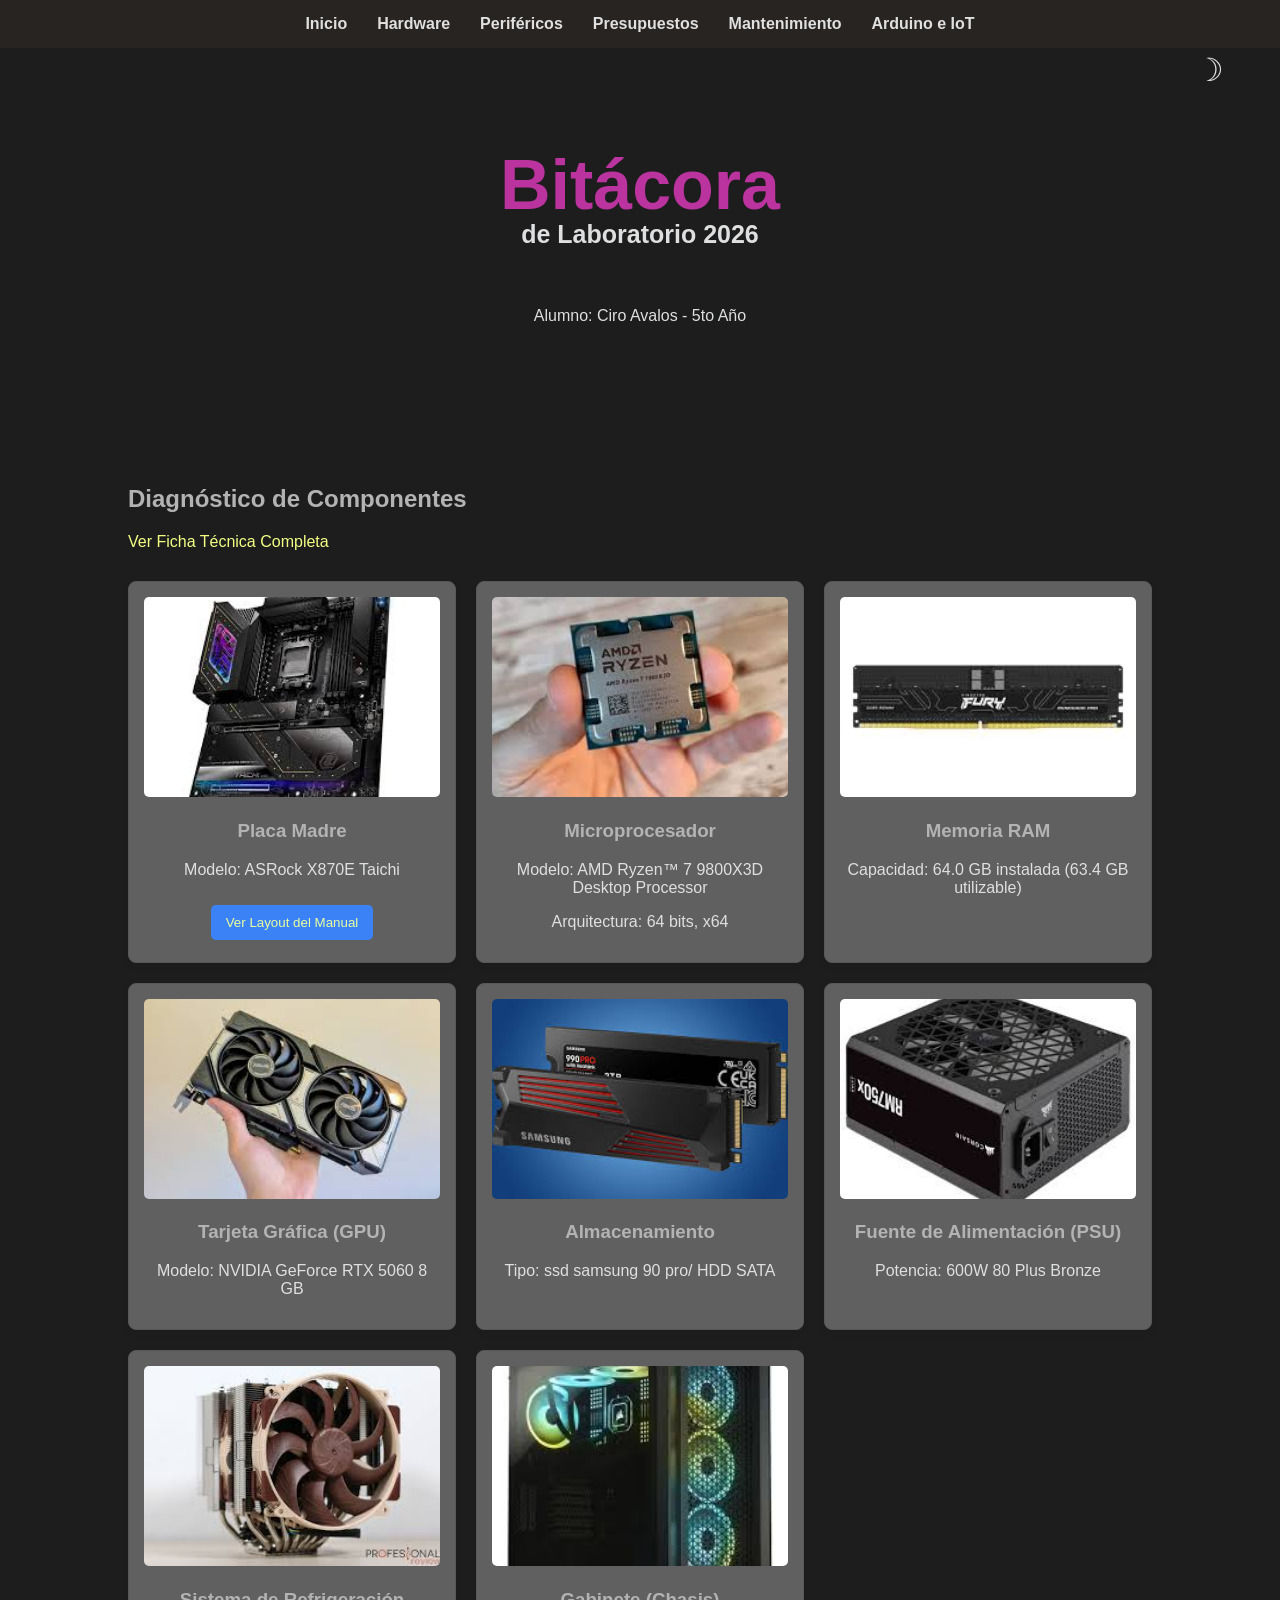
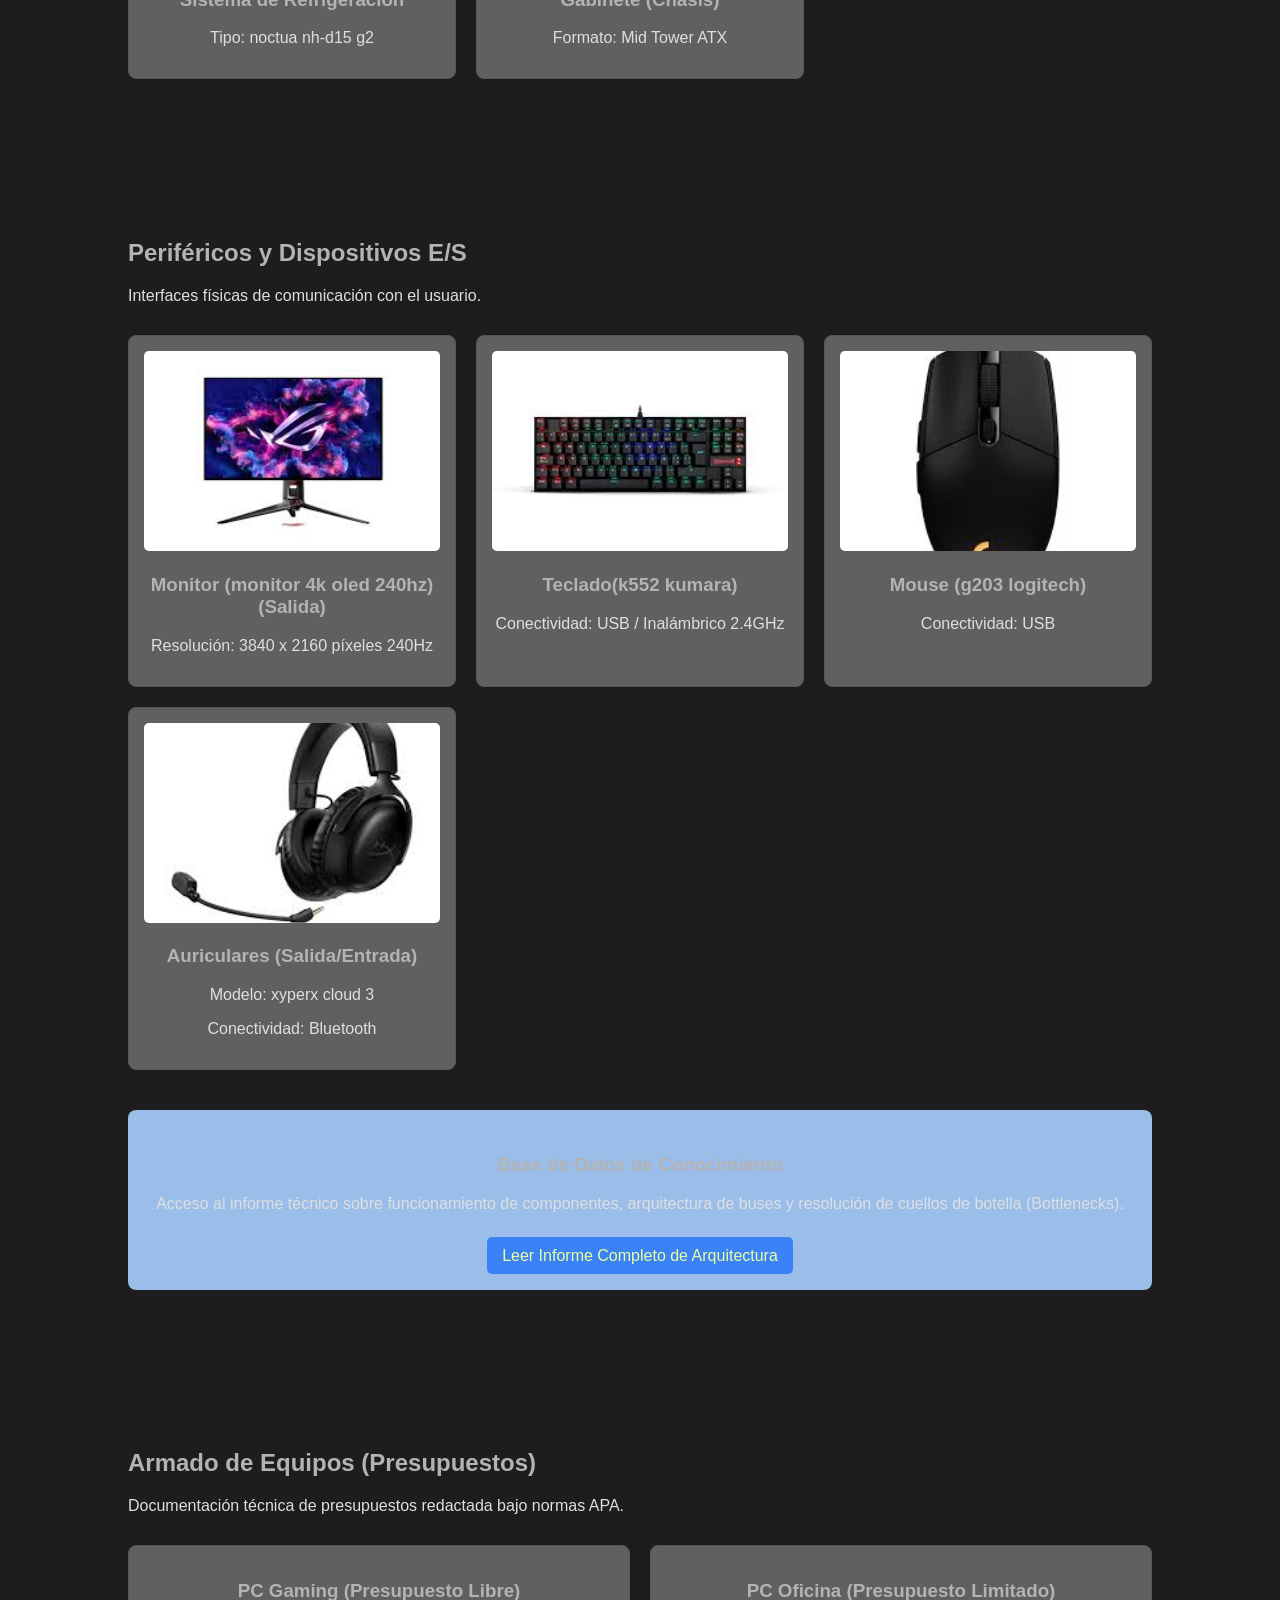
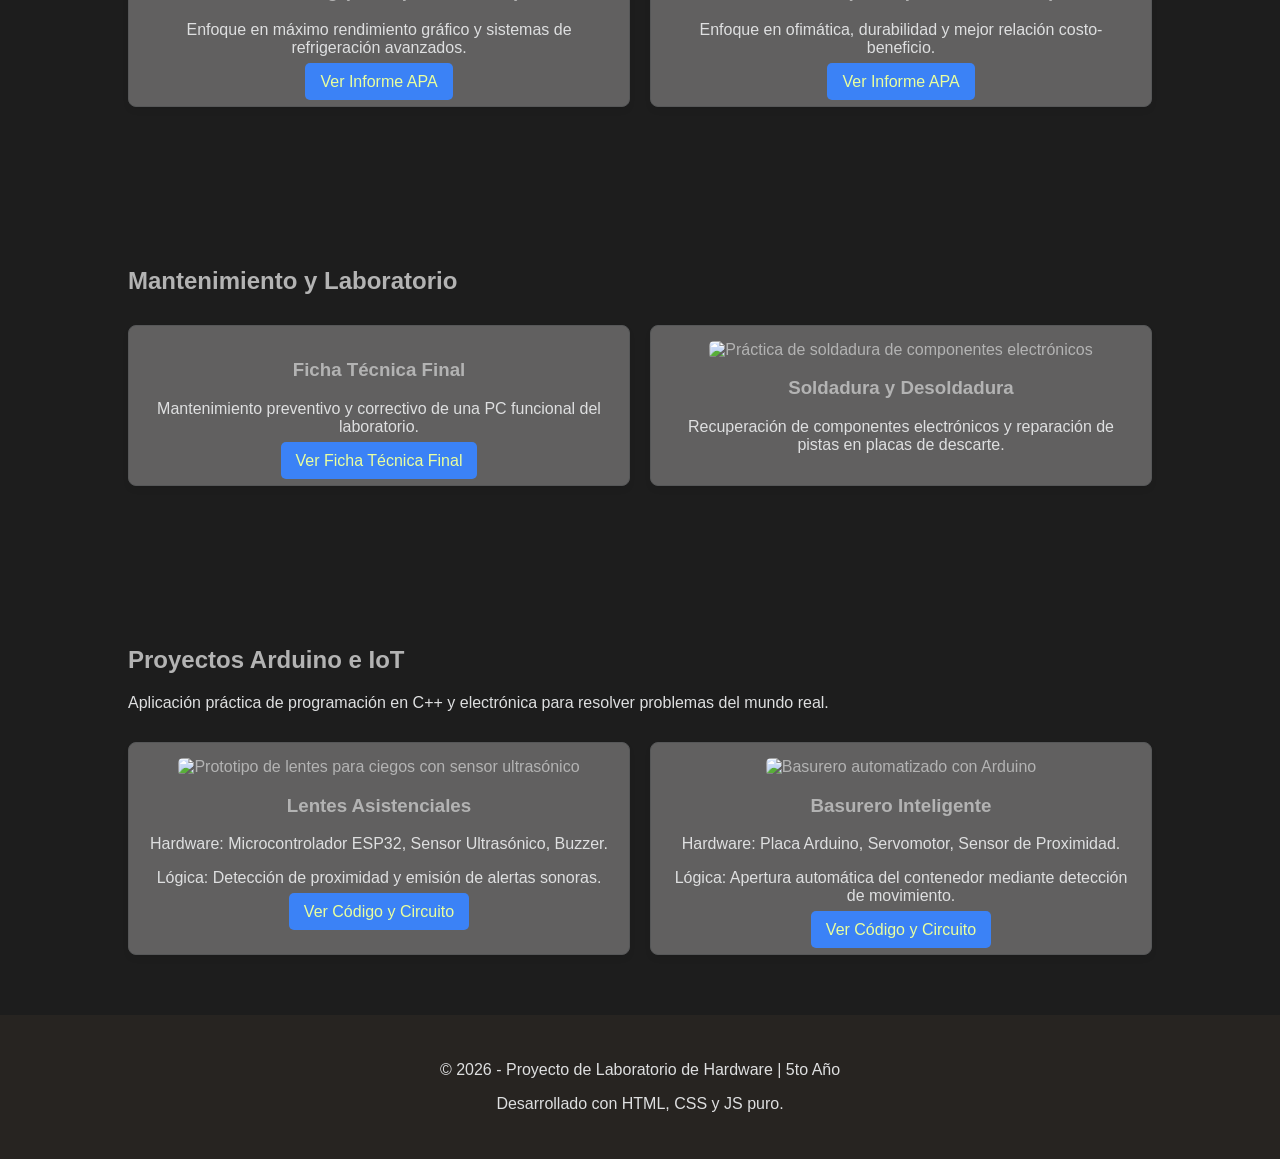
==== portafolios/index.html @ 1d08573f "Add files via upload" ====
<!DOCTYPE html>
<html lang="en">
<head>
    <link rel="stylesheet" href="styles/style.css">
    <meta charset="UTF-8">
    <meta name="viewport" content="width=device-width, initial-scale=1.0">
    <meta name="description" content="Portafolio técnico de hardware, presupuestos y mantenimiento de PC. Proyecto de 5to año.">
    <meta name="keywords" content="hardware, armado de pc, amd, asrock, mantenimiento, arduino, informática">
    <meta name="author" content="Ciro Avalos">
    <title>Bitácora de Laboratorio 2026 | Ciro Avalos</title>
</head>

<body>

    <!-- ETAPA 7: Botón flotante para cambiar tema. El JS lo busca por id="btn-tema" -->
    <button id="btn-tema" class="interruptor-tema" title="Cambiar tema">☽</button>

    <!-- ETAPA 5: nav corregido (había un <nav> duplicado anidado) -->
    <nav>
        <ul>
            <li><a href="#inicio">Inicio</a></li>
            <li><a href="#componentes">Hardware</a></li>
            <li><a href="#perifericos">Periféricos</a></li>
            <li><a href="#presupuestos">Presupuestos</a></li>
            <li><a href="#mantenimiento">Mantenimiento</a></li>
            <li><a href="#arduino">Arduino e IoT</a></li>
        </ul>
    </nav>

    <main>
        <section id="inicio">
            <h1>Bitácora</h1>
            <h6>de Laboratorio 2026</h6>
            <p>Alumno: Ciro Avalos - 5to Año</p>
        </section>

        <section id="componentes">
            <h2>Diagnóstico de Componentes</h2>
            <a href="LINK_DEL_DOC">Ver Ficha Técnica Completa</a>

            <div class="galeria-grid">
                <div class="tarjeta">
                    <img src="images/placa.jpg" alt="Placa Madre ASRock X870E">
                    <h3>Placa Madre</h3>
                    <p>Modelo: ASRock X870E Taichi</p>
                    <!-- ETAPA 4: El JS busca este botón por id="btn-diagnostico" para abrir el modal -->
                    <button id="btn-diagnostico" class="boton-accion">Ver Layout del Manual</button>
                </div>

                <div class="tarjeta">
                    <img src="images/procesador.jpg" alt="Procesador AMD Ryzen™ 7 9800X3D">
                    <h3>Microprocesador</h3>
                    <p>Modelo: AMD Ryzen™ 7 9800X3D Desktop Processor</p>
                    <p>Arquitectura: 64 bits, x64</p>
                </div>

                <div class="tarjeta">
                    <img src="images/ram.jpg" alt="Memoria RAM">
                    <h3>Memoria RAM</h3>
                    <p>Capacidad: 64.0 GB instalada (63.4 GB utilizable)</p>
                </div>

                <div class="tarjeta">
                    <img src="images/gpu.jpg" alt="Tarjeta Gráfica">
                    <h3>Tarjeta Gráfica (GPU)</h3>
                    <p>Modelo: NVIDIA GeForce RTX 5060 8 GB</p>
                </div>

                <div class="tarjeta">
                    <img src="images/ssd.jpg" alt="Unidad de Estado Sólido SSD">
                    <h3>Almacenamiento</h3>
                    <p>Tipo: ssd samsung 90 pro/ HDD SATA</p>
                </div>

                <div class="tarjeta">
                    <img src="images/fuente.jpg" alt="Fuente de Alimentación">
                    <h3>Fuente de Alimentación (PSU)</h3>
                    <p>Potencia: 600W 80 Plus Bronze</p>
                </div>

                <div class="tarjeta">
                    <img src="images/cooler.jpg" alt="Sistema de refrigeración del CPU">
                    <h3>Sistema de Refrigeración</h3>
                    <p>Tipo: noctua nh-d15 g2</p>
                </div>

                <div class="tarjeta">
                    <img src="images/gabinete.jpg" alt="Gabinete de la PC">
                    <h3>Gabinete (Chasis)</h3>
                    <p>Formato: Mid Tower ATX</p>
                </div>
            </div>
        </section>

        <section id="perifericos">
            <h2>Periféricos y Dispositivos E/S</h2>
            <p>Interfaces físicas de comunicación con el usuario.</p>

            <div class="galeria-grid">
                <div class="tarjeta">
                    <img src="images/monitor.jpg" alt="Monitor">
                    <h3>Monitor (monitor 4k oled 240hz) (Salida)</h3>
                    <p>Resolución: 3840 x 2160 píxeles 240Hz</p>
                </div>

                <div class="tarjeta">
                    <img src="images/teclado.jpg" alt="Kit Teclado y Mouse">
                    <h3>Teclado(k552 kumara)</h3>
                    <p>Conectividad: USB / Inalámbrico 2.4GHz</p>
                </div>

                <div class="tarjeta">
                    <img src="images/mouse.jpg" alt="Kit Teclado y Mouse">
                    <h3> Mouse (g203 logitech) </h3>
                    <p>Conectividad: USB</p>
                </div>

                <div class="tarjeta">
                    <img src="images/auriculares.jpg" alt="Auriculares inalámbricos">
                    <h3>Auriculares (Salida/Entrada)</h3>
                    <p>Modelo: xyperx cloud 3</p>
                    <p>Conectividad: Bluetooth</p>
                </div>
            </div>

            <div style="text-align: center; margin-top: 40px; padding: 25px; background-color: #9bbde9; border-radius: 8px;">
                <h3>Base de Datos de Conocimiento</h3>
                <p>Acceso al informe técnico sobre funcionamiento de componentes, arquitectura de buses y resolución de cuellos de botella (Bottlenecks).</p>
                <br>
                <a href="LINK_A_TU_GOOGLE_DOC_TEORICO" target="_blank" class="boton-accion" style="text-decoration: none;">
                    Leer Informe Completo de Arquitectura
                </a>
            </div>
        </section>

        <section id="presupuestos">
            <h2>Armado de Equipos (Presupuestos)</h2>
            <p>Documentación técnica de presupuestos redactada bajo normas APA.</p>

            <div class="galeria-grid">
                <div class="tarjeta">
                    <h3>PC Gaming (Presupuesto Libre)</h3>
                    <p>Enfoque en máximo rendimiento gráfico y sistemas de refrigeración avanzados.</p>
                    <a href="LINK_DOC_GAMING" target="_blank" class="boton-accion">Ver Informe APA</a>
                </div>

                <div class="tarjeta">
                    <h3>PC Oficina (Presupuesto Limitado)</h3>
                    <p>Enfoque en ofimática, durabilidad y mejor relación costo-beneficio.</p>
                    <a href="LINK_DOC_OFICINA" target="_blank" class="boton-accion">Ver Informe APA</a>
                </div>
            </div>
        </section>

        <section id="mantenimiento">
            <h2>Mantenimiento y Laboratorio</h2>
            <div class="galeria-grid">
                <div class="tarjeta">
                    <h3>Ficha Técnica Final</h3>
                    <p>Mantenimiento preventivo y correctivo de una PC funcional del laboratorio.</p>
                    <a href="LINK_FICHA_MANTENIMIENTO" target="_blank" class="boton-accion">Ver Ficha Técnica Final</a>
                </div>
                <div class="tarjeta">
                    <img src="images/soldadura.jpg" alt="Práctica de soldadura de componentes electrónicos">
                    <h3>Soldadura y Desoldadura</h3>
                    <p>Recuperación de componentes electrónicos y reparación de pistas en placas de descarte.</p>
                </div>
            </div>
        </section>

        <section id="arduino">
            <h2>Proyectos Arduino e IoT</h2>
            <p>Aplicación práctica de programación en C++ y electrónica para resolver problemas del mundo real.</p>

            <div class="galeria-grid">
                <div class="tarjeta">
                    <img src="images/lentes_ciegos.jpg" alt="Prototipo de lentes para ciegos con sensor ultrasónico">
                    <h3>Lentes Asistenciales</h3>
                    <p>Hardware: Microcontrolador ESP32, Sensor Ultrasónico, Buzzer.</p>
                    <p>Lógica: Detección de proximidad y emisión de alertas sonoras.</p>
                    <a href="LINK_AL_CODIGO_O_INFORME" target="_blank" class="boton-accion">Ver Código y Circuito</a>
                </div>

                <div class="tarjeta">
                    <img src="images/basurero.jpg" alt="Basurero automatizado con Arduino">
                    <h3>Basurero Inteligente</h3>
                    <p>Hardware: Placa Arduino, Servomotor, Sensor de Proximidad.</p>
                    <p>Lógica: Apertura automática del contenedor mediante detección de movimiento.</p>
                    <a href="LINK_AL_CODIGO_O_INFORME" target="_blank" class="boton-accion">Ver Código y Circuito</a>
                </div>
            </div>
        </section>

        <!-- ETAPA 4: El JS busca este dialog por id="modal-info" para abrir y cerrar -->
        <dialog id="modal-info">
            <h3>Layout de Placa Madre ASRock X870E Taichi</h3>
            <img src="images/manual_layout.png" alt="Esquema del manual de ASRock X870E" style="width: 100%; height: auto;">
            <p>El zócalo AM5 aloja el procesador AMD Ryzen 7 9800X3D. Se observan las ranuras DIMM para los 64GB de memoria RAM instalada.</p>
            <!-- ETAPA 4: El JS busca este botón por id="btn-cerrar" para cerrar el modal -->
            <button id="btn-cerrar" class="boton-accion">Cerrar Explicación</button>
        </dialog>
    </main>

    <!-- ETAPA 6: Footer semántico -->
    <footer>
        <p>&copy; 2026 - Proyecto de Laboratorio de Hardware | 5to Año</p>
        <p>Desarrollado con HTML, CSS y JS puro.</p>
    </footer>

    <!-- El script va SIEMPRE al final del body para que el DOM ya esté cargado -->
    <script src="scripts/main.js"></script>
</body>
</html>
---- portafolios/styles/style.css ----
/* ============================================================
   STYLE.CSS - PORTAFOLIO DE LABORATORIO 2026
   ============================================================ */

body {
    font-family: Arial, sans-serif;
    background-color: #1d1d1d;
    color: #b3b3b3;
    margin: 0;
    transition: background-color 0.3s, color 0.3s; /* Etapa 7: transición suave al cambiar tema */
}

html {
    scroll-behavior: smooth;
}

nav {
    background-color: #272421;
    padding: 15px;
    position: sticky;
    top: 0;
    z-index: 100; /* Evita que el botón flotante tape el menú */
}

nav ul {
    list-style: none;
    display: flex;
    justify-content: center;
    gap: 30px;
    margin: 0;
    padding: 0;
}

nav a {
    color: #e0e0e0;
    text-decoration: none;
    font-weight: bold;
}

nav a:hover {
    color: antiquewhite;
}

main {
    max-width: 80%;
    margin: 0 auto;
    padding: 0 20px;
}

#inicio h1 {
    color: rgb(187, 51, 158);
    font-family: 'Montserrat', Arial, sans-serif;
    line-height: 1;
    font-size: 70px;
    margin-top: 2px;
    margin-bottom: 0px;
}

#inicio h6 {
    color: #dedfe0;
    font-size: 25px;
    margin-top: 0px;
}

p {
    color: #dedfe0;
    font-size: 16px; /* corregido: "25spx" era un typo */
}

/* ETAPA 8: Refactorización — se elimina min-height que generaba espacios muertos */
section {
    padding-top: 80px;
    margin-bottom: 60px;
}

/* ETAPA 8: Hero Section centrada */
#inicio {
    text-align: center;
    margin-top: 20px;
}

a {
    text-decoration: none;
    color: #f3ff83;
}

.galeria-grid {
    display: grid;
    grid-template-columns: repeat(auto-fit, minmax(250px, 1fr));
    gap: 20px;
    margin-top: 30px;
}
.galeria-grid:hover{
    border-color: blueviolet;
}
.tarjeta {
    background-color: rgb(97, 96, 96);
    border: 1px solid #565758;
    border-radius: 8px;
    padding: 15px;
    text-align: center;
    box-shadow: 0 4px 6px rgba(0, 0, 0, 0.05);
    /* ETAPA 6: Micro-animación — la transición se declara acá */
    transition: transform 0.3s ease, box-shadow 0.3s ease;
}

/* ETAPA 6: Efecto antigravedad al pasar el mouse */
.tarjeta:hover {
    transform: translateY(-10px);
    box-shadow: 0 15px 30px rgba(0, 0, 0, 0.3);
}

.tarjeta img {
    width: 100%;
    height: 200px;
    object-fit: cover;
    border-radius: 5px;
}

.boton-accion {
    background-color: #3b82f6;
    color: rgb(234, 255, 158);
    border: none;
    padding: 10px 15px;
    border-radius: 5px;
    cursor: pointer;
    margin-top: 10px;
    /* ETAPA 6: Animación del botón */
    transition: background-color 0.2s ease, transform 0.2s ease;
}

/* ETAPA 6: Botón crece un 5% al hover */
.boton-accion:hover {
    background-color: #2563eb;
    transform: scale(1.05);
}

dialog {
    border: none;
    border-radius: 10px;
    padding: 25px;
    max-width: 500px;
    box-shadow: 0 10px 25px rgba(0, 0, 0, 0.3);
}

dialog::backdrop {
    background-color: rgba(0, 0, 0, 0.7);
}

/* ETAPA 6: Footer */
footer {
    background-color: #272421;
    color: #94a3b8;
    text-align: center;
    padding: 30px 20px;
    margin-top: 60px;
    font-size: 0.9rem;
}

/* ============================================================
   ETAPA 7: BOTÓN FLOTANTE Y MODO OSCURO
   El JS agrega/quita la clase "modo-oscuro" al <body>
   ============================================================ */

.interruptor-tema {
    position: fixed;       /* Anclado a la pantalla, no al documento */
    top: 50px;
    right: 50px;
    z-index: 1000;         /* Siempre por encima de todo */
    background: transparent;
    border: none;
    font-size: 2rem;
    color: #e0e0e0;        /* Claro para verse sobre el fondo oscuro por defecto */
    cursor: pointer;
    transition: transform 0.2s ease, color 0.3s ease;
}

.interruptor-tema:hover {
    transform: scale(1.1) rotate(10deg);
}

/* Cuando JS agrega .modo-oscuro al body, estos estilos sobreescriben los anteriores */
body.modo-oscuro {
    background-color: #0f172a;
    color: #e2e8f0;
}

body.modo-oscuro .interruptor-tema {
    color: #eab308; /* Sol amarillo en modo oscuro */
}

body.modo-oscuro .tarjeta {
    background-color: #1e293b;
    border: 1px solid #334155;
    color: #f8fafc;
}

body.modo-oscuro dialog {
    background-color: #1e293b;
    color: #f8fafc;
}

body.modo-oscuro a {
    color: #60a5fa;
}

body.modo-oscuro nav {
    background-color: #0f172a;
}

/* ============================================================
   ETAPA 6: MEDIA QUERIES (RESPONSIVE PARA CELULARES)
   ============================================================ */

@media screen and (max-width: 600px) {

    nav ul {
        flex-direction: column;
        align-items: center;
        gap: 15px;
    }

    #inicio h1 {
        font-size: 2.5rem;
    }

    h2 {
        font-size: 1.2rem;
    }

    dialog {
        padding: 15px;
        width: 95%;
    }

    /* El botón flotante se achica y se reubica en pantallas pequeñas */
    .interruptor-tema {
        top: 15px;
        right: 15px;
        font-size: 1.5rem;
    }
}

@font-face {
    font-family: 'monse';
    src: url('font/monse') format('truetype');
    font-weight: normal;
    font-style: normal;
}
.tarjeta:hover {
    border: 1px solid rgb(187, 51, 158); /* El mismo rosa/violeta del título */
}.tarjeta:hover {
    transform: translateY(-10px);
    box-shadow: 0 15px 30px rgba(0, 0, 0, 0.3);
    border: 1px solid rgb(187, 51, 158); /* ← línea nueva */
}
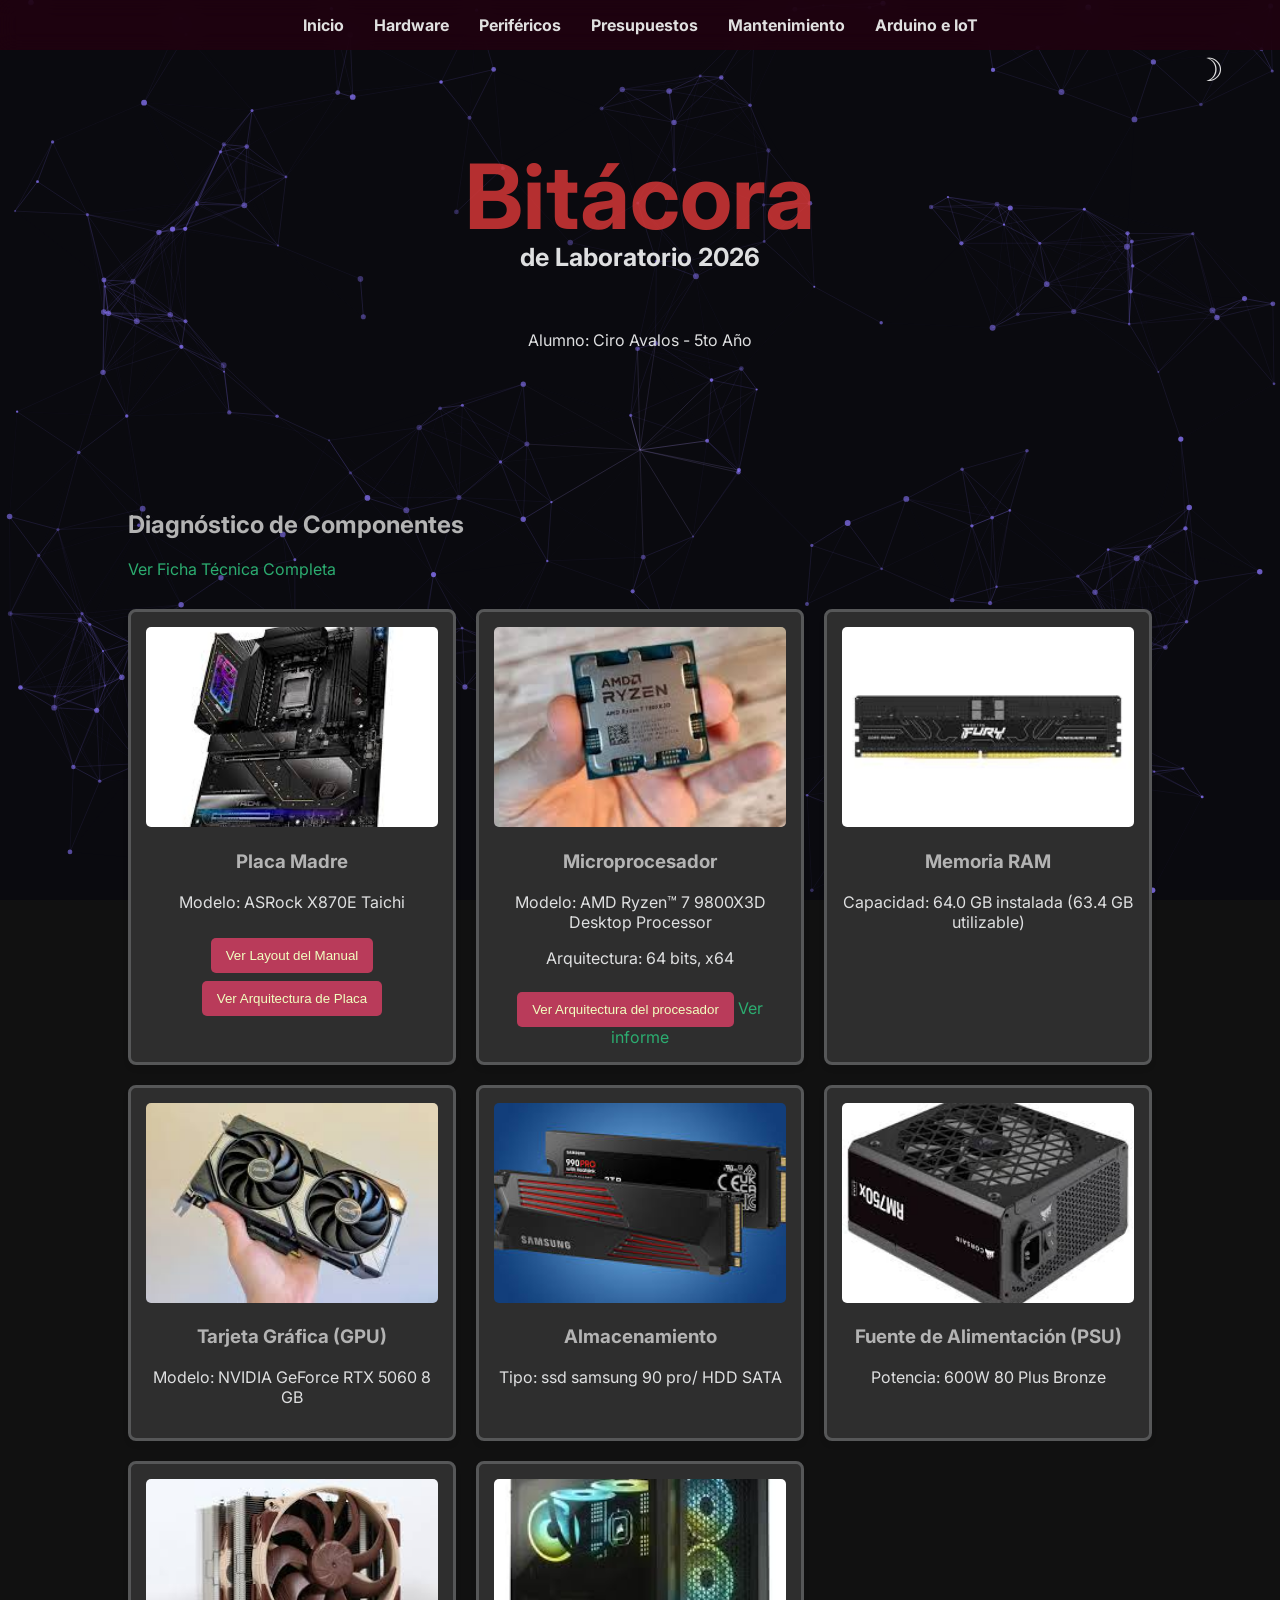
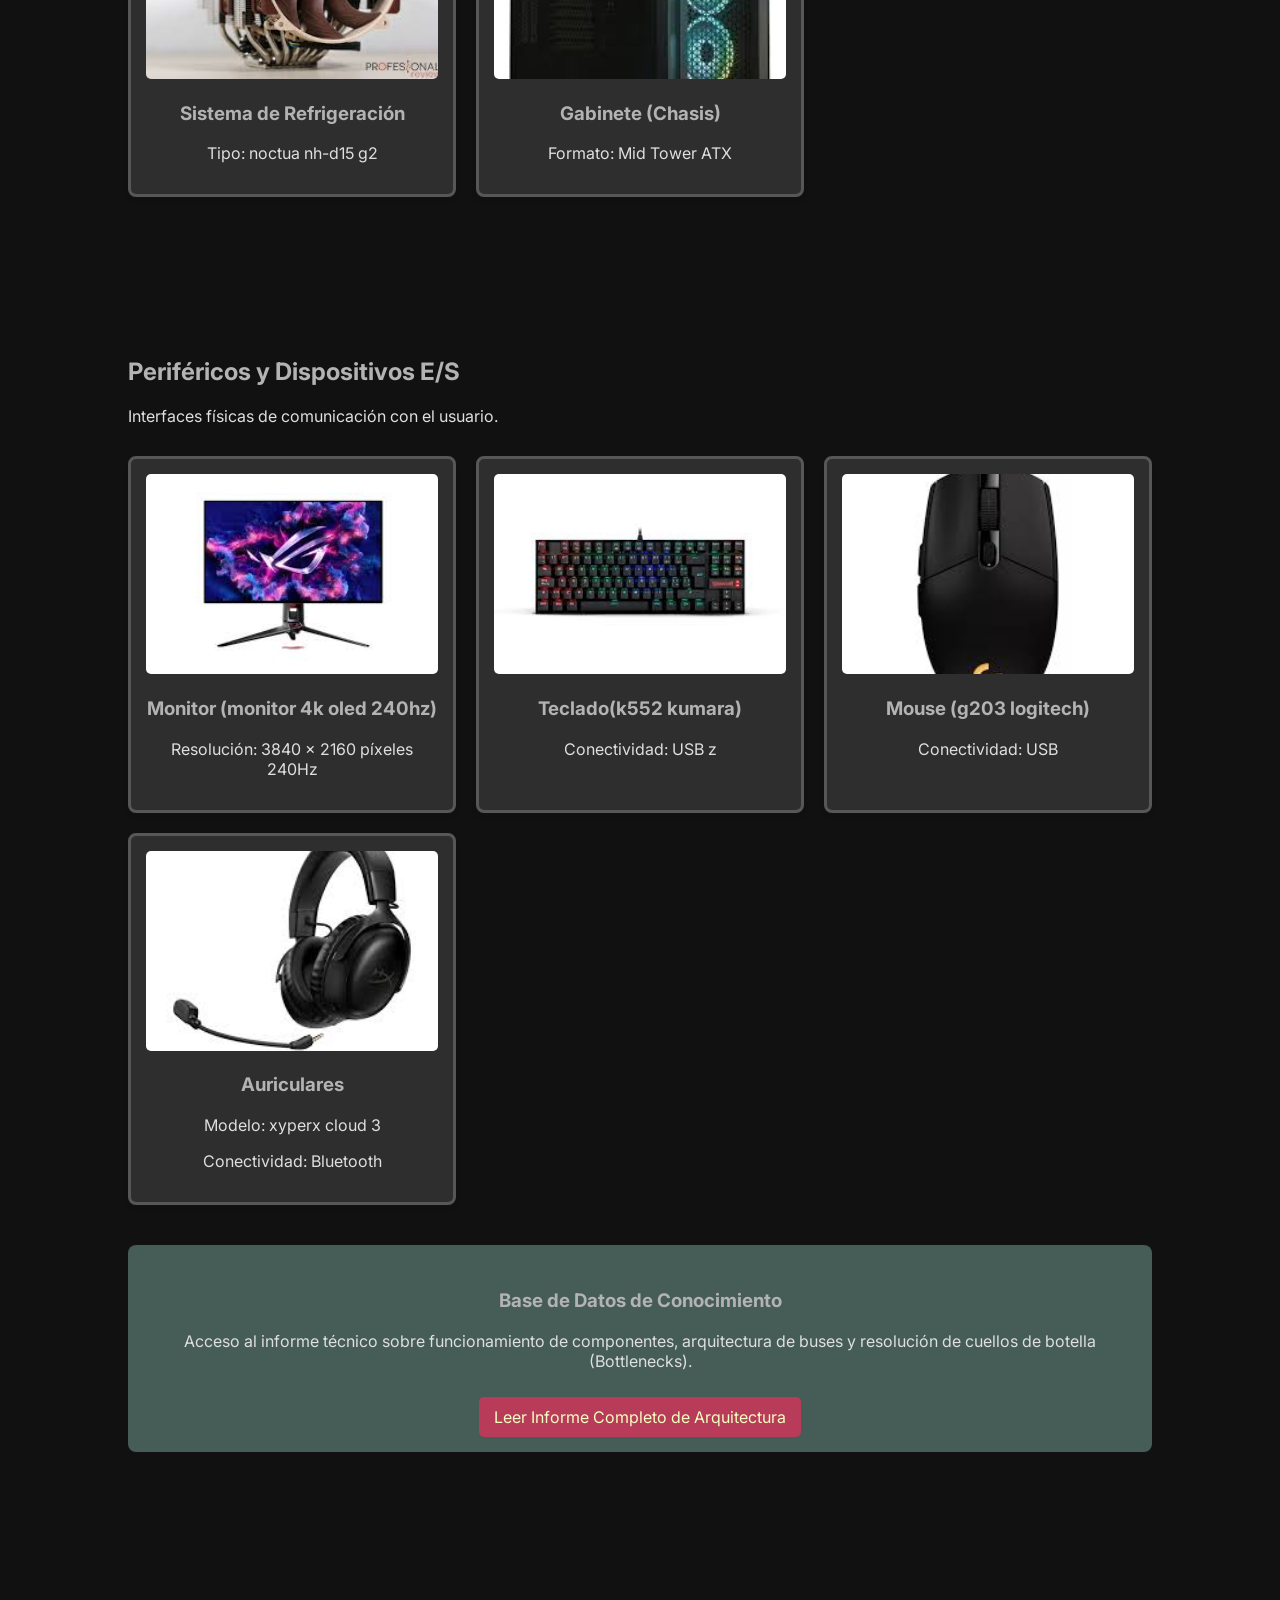
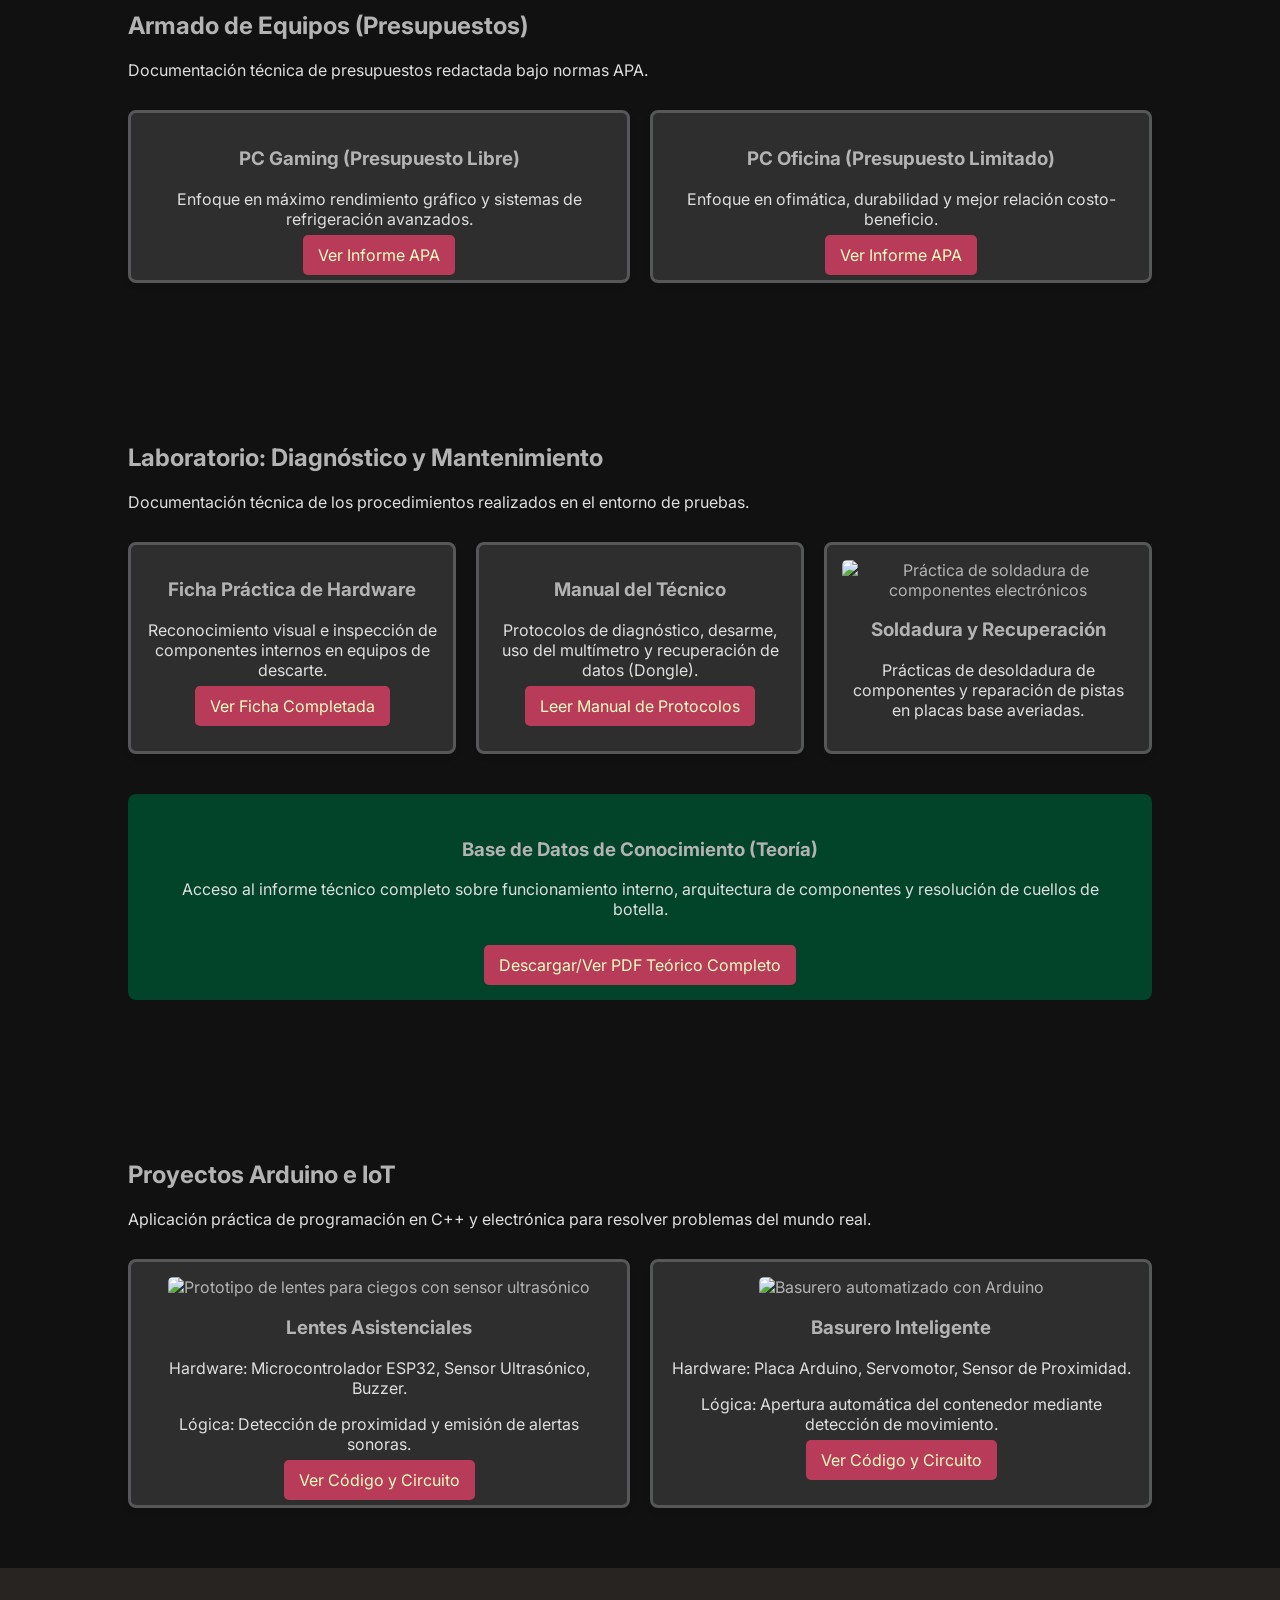
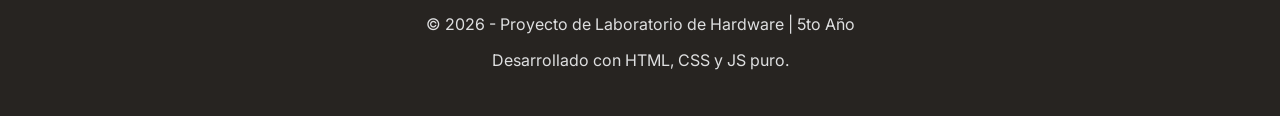
==== commit b80f722a: "Add files via upload le agregue el coso del procesador" ====
--- a/portafolios/index.html
+++ b/portafolios/index.html
@@ -1,17 +1,23 @@
 <!DOCTYPE html>
 <html lang="en">
+
 <head>
+    <link rel="preconnect" href="https://fonts.googleapis.com">
+    <link rel="preconnect" href="https://fonts.gstatic.com" crossorigin>
+    <link href="https://fonts.googleapis.com/css2?family=Inter:wght@300;400;700&display=swap" rel="stylesheet">
     <link rel="stylesheet" href="styles/style.css">
     <meta charset="UTF-8">
     <meta name="viewport" content="width=device-width, initial-scale=1.0">
-    <meta name="description" content="Portafolio técnico de hardware, presupuestos y mantenimiento de PC. Proyecto de 5to año.">
+    <meta name="description"
+        content="Portafolio técnico de hardware, presupuestos y mantenimiento de PC. Proyecto de 5to año.">
     <meta name="keywords" content="hardware, armado de pc, amd, asrock, mantenimiento, arduino, informática">
     <meta name="author" content="Ciro Avalos">
     <title>Bitácora de Laboratorio 2026 | Ciro Avalos</title>
 </head>
 
 <body>
-
+    <canvas id="particleCanvas" style="position:fixed; top:0; left:0; z-index:-1; background:#0a0a0f;"></canvas>
+    <div id="cursor-follower"></div>
     <!-- ETAPA 7: Botón flotante para cambiar tema. El JS lo busca por id="btn-tema" -->
     <button id="btn-tema" class="interruptor-tema" title="Cambiar tema">☽</button>
 
@@ -36,7 +42,8 @@
 
         <section id="componentes">
             <h2>Diagnóstico de Componentes</h2>
-            <a href="LINK_DEL_DOC">Ver Ficha Técnica Completa</a>
+            <a href="https://docs.google.com/document/d/1ZYHId2c0wLszfXAjR6R-Fr9BFYJiCQZ6SB7ojw4XT9c/edit?tab=t.0#heading=h.wl8wgpqr6pul"
+                target="_blank">Ver Ficha Técnica Completa</a>
 
             <div class="galeria-grid">
                 <div class="tarjeta">
@@ -45,6 +52,7 @@
                     <p>Modelo: ASRock X870E Taichi</p>
                     <!-- ETAPA 4: El JS busca este botón por id="btn-diagnostico" para abrir el modal -->
                     <button id="btn-diagnostico" class="boton-accion">Ver Layout del Manual</button>
+                    <button id="btn-arquitectura" class="boton-accion" style="margin-top: 8px;">Ver Arquitectura de Placa</button>
                 </div>
 
                 <div class="tarjeta">
@@ -52,6 +60,9 @@
                     <h3>Microprocesador</h3>
                     <p>Modelo: AMD Ryzen™ 7 9800X3D Desktop Processor</p>
                     <p>Arquitectura: 64 bits, x64</p>
+                    <button id="btn-procesador" class="boton-accion" style="margin-top: 8px;">Ver Arquitectura del procesador</button>
+                     <a href="https://docs.google.com/document/d/1lcSYQJobuoliBj2XlyB6rshgYvCthubR1uOrLAryaLQ/edit?tab=t.0#heading=h.fa52d7vbabaw"
+                     target="_blank">Ver informe</a>
                 </div>
 
                 <div class="tarjeta">
@@ -99,14 +110,14 @@
             <div class="galeria-grid">
                 <div class="tarjeta">
                     <img src="images/monitor.jpg" alt="Monitor">
-                    <h3>Monitor (monitor 4k oled 240hz) (Salida)</h3>
+                    <h3>Monitor (monitor 4k oled 240hz)</h3>
                     <p>Resolución: 3840 x 2160 píxeles 240Hz</p>
                 </div>
 
                 <div class="tarjeta">
                     <img src="images/teclado.jpg" alt="Kit Teclado y Mouse">
                     <h3>Teclado(k552 kumara)</h3>
-                    <p>Conectividad: USB / Inalámbrico 2.4GHz</p>
+                    <p>Conectividad: USB z</p>
                 </div>
 
                 <div class="tarjeta">
@@ -117,17 +128,20 @@
 
                 <div class="tarjeta">
                     <img src="images/auriculares.jpg" alt="Auriculares inalámbricos">
-                    <h3>Auriculares (Salida/Entrada)</h3>
+                    <h3>Auriculares </h3>
                     <p>Modelo: xyperx cloud 3</p>
                     <p>Conectividad: Bluetooth</p>
                 </div>
             </div>
 
-            <div style="text-align: center; margin-top: 40px; padding: 25px; background-color: #9bbde9; border-radius: 8px;">
+            <div
+                style="text-align: center; margin-top: 40px; padding: 25px; background-color: #465c57; border-radius: 8px;">
                 <h3>Base de Datos de Conocimiento</h3>
-                <p>Acceso al informe técnico sobre funcionamiento de componentes, arquitectura de buses y resolución de cuellos de botella (Bottlenecks).</p>
+                <p>Acceso al informe técnico sobre funcionamiento de componentes, arquitectura de buses y resolución de
+                    cuellos de botella (Bottlenecks).</p>
                 <br>
-                <a href="LINK_A_TU_GOOGLE_DOC_TEORICO" target="_blank" class="boton-accion" style="text-decoration: none;">
+                <a href="LINK_A_TU_GOOGLE_DOC_TEORICO" target="_blank" class="boton-accion"
+                    style="text-decoration: none;">
                     Leer Informe Completo de Arquitectura
                 </a>
             </div>
@@ -153,20 +167,41 @@
         </section>
 
         <section id="mantenimiento">
-            <h2>Mantenimiento y Laboratorio</h2>
+            <h2>Laboratorio: Diagnóstico y Mantenimiento</h2>
+            <p>Documentación técnica de los procedimientos realizados en el entorno de pruebas.</p>
+
             <div class="galeria-grid">
                 <div class="tarjeta">
-                    <h3>Ficha Técnica Final</h3>
-                    <p>Mantenimiento preventivo y correctivo de una PC funcional del laboratorio.</p>
-                    <a href="LINK_FICHA_MANTENIMIENTO" target="_blank" class="boton-accion">Ver Ficha Técnica Final</a>
-                </div>
+                    <h3>Ficha Práctica de Hardware</h3>
+                    <p>Reconocimiento visual e inspección de componentes internos en equipos de descarte.</p>
+                    <a href="LINK_A_LA_FICHA_PRACTICA" target="_blank" class="boton-accion">Ver Ficha Completada</a>
+                </div>
+
+                <div class="tarjeta">
+                    <h3>Manual del Técnico</h3>
+                    <p>Protocolos de diagnóstico, desarme, uso del multímetro y recuperación de datos (Dongle).</p>
+                    <a href="LINK_AL_MANUAL_UNIFICADO" target="_blank" class="boton-accion">Leer Manual de
+                        Protocolos</a>
+                </div>
+
                 <div class="tarjeta">
                     <img src="images/soldadura.jpg" alt="Práctica de soldadura de componentes electrónicos">
-                    <h3>Soldadura y Desoldadura</h3>
-                    <p>Recuperación de componentes electrónicos y reparación de pistas en placas de descarte.</p>
-                </div>
+                    <h3>Soldadura y Recuperación</h3>
+                    <p>Prácticas de desoldadura de componentes y reparación de pistas en placas base averiadas.</p>
+                </div>
+            </div>
+
+            <div class="caja-destacada">
+                <h3>Base de Datos de Conocimiento (Teoría)</h3>
+                <p>Acceso al informe técnico completo sobre funcionamiento interno, arquitectura de componentes y
+                    resolución de cuellos de botella.</p>
+                <br>
+                <a href="LINK_AL_PDF_TEORICO" target="_blank" class="boton-accion" style="text-decoration: none ;">
+                    Descargar/Ver PDF Teórico Completo
+                </a>
             </div>
         </section>
+
 
         <section id="arduino">
             <h2>Proyectos Arduino e IoT</h2>
@@ -194,14 +229,278 @@
         <!-- ETAPA 4: El JS busca este dialog por id="modal-info" para abrir y cerrar -->
         <dialog id="modal-info">
             <h3>Layout de Placa Madre ASRock X870E Taichi</h3>
-            <img src="images/manual_layout.png" alt="Esquema del manual de ASRock X870E" style="width: 100%; height: auto;">
-            <p>El zócalo AM5 aloja el procesador AMD Ryzen 7 9800X3D. Se observan las ranuras DIMM para los 64GB de memoria RAM instalada.</p>
+            <img src="images/layout.png" alt="Esquema del manual de ASRock X870E" style= "width: 100%; height: auto;     ">
+            <p>La placa madre ASRock X870E Taichi utiliza el zócalo AM5 y es compatible con procesadores AMD Ryzen de
+                las series 7000, 8000 y 9000. Cuenta con cuatro ranuras DIMM para memoria DDR5, con soporte de hasta 192
+                GB en modo dual channel y frecuencias de hasta 8200+ MHz con overclocking mediante perfiles AMD EXPO.
+                Su diseño de energía de 24+2+1 fases con MOSFETs de 110A garantiza una entrega de potencia estable
+                incluso bajo cargas extremas. Incorpora dos slots PCIe 5.0 x16 para tarjetas gráficas, y hasta cuatro
+                ranuras M.2, siendo la principal compatible con PCIe 5.0 para velocidades de transferencia de hasta 128
+                Gb/s.
+                En cuanto a conectividad, ofrece dos puertos USB4 Type-C en el panel trasero con soporte DisplayPort,
+                además de puertos USB 3.2 Gen 2 y conectividad inalámbrica Wi-Fi 7 + Bluetooth 5.4. La red por cable es
+                gestionada por un controlador Realtek 5GbE. El audio está a cargo del codec Realtek ALC4082 junto con un
+                DAC ESS SABRE9219 y capacitores WIMA, una combinación de alto nivel poco habitual en esta categoría.
+                Su factor de forma es EATX, y su PCB de 8 capas con cobre de 2 oz mejora la integridad de señal y la
+                eficiencia energética, pensado para sistemas de alto rendimiento y overclocking.</p>
             <!-- ETAPA 4: El JS busca este botón por id="btn-cerrar" para cerrar el modal -->
             <button id="btn-cerrar" class="boton-accion">Cerrar Explicación</button>
         </dialog>
     </main>
 
-    <!-- ETAPA 6: Footer semántico -->
+    <!-- DIALOG: Arquitectura de Placa Madre ASRock X870 Pro RS -->
+    <dialog id="modal-arquitectura">
+        <div class="modal-arquitectura-header">
+            <h3>Arquitectura: ASRock X870 Pro RS</h3>
+            <button id="btn-cerrar-arquitectura" class="boton-accion boton-cerrar-x">&#x2715;</button>
+        </div>
+
+        <div class="modal-tabs">
+            <button class="tab-btn tab-activo" data-tab="factores">Factores de Forma</button>
+            <button class="tab-btn" data-tab="socket">Socket</button>
+            <button class="tab-btn" data-tab="vrm">VRM</button>
+            <button class="tab-btn" data-tab="chipset">Chipset</button>
+            <button class="tab-btn" data-tab="buses">Buses</button>
+            <button class="tab-btn" data-tab="headers">Headers</button>
+        </div>
+
+        <div class="tab-content tab-content-activo" id="tab-factores">
+            <h4>Factores de Forma</h4>
+            <p>La ASRock X870 Pro RS utiliza el formato <strong>ATX (305 x 244 mm)</strong>.</p>
+            <div class="comparativa-grid">
+                <div class="comp-item comp-destacado">
+                    <span class="comp-titulo">ATX</span>
+                    <ul><li>Mas ranuras PCIe y slots RAM</li><li>Mejor disipacion termica</li><li>Ideal para alto rendimiento</li></ul>
+                </div>
+                <div class="comp-item">
+                    <span class="comp-titulo">Micro-ATX</span>
+                    <ul><li>Menor tamano</li><li>Menos expansion</li><li>Mas economico</li></ul>
+                </div>
+                <div class="comp-item">
+                    <span class="comp-titulo">Mini-ITX</span>
+                    <ul><li>Muy compacto</li><li>Solo 1 PCIe y 2 slots RAM</li><li>Limitado para upgrades</li></ul>
+                </div>
+            </div>
+            <p class="conclusion"><strong>Conclusion:</strong> El formato ATX permite mayor escalabilidad, mejor flujo de aire y mayor capacidad de expansion.</p>
+        </div>
+
+        <div class="tab-content" id="tab-socket">
+            <h4>Socket del Procesador</h4>
+            <p>Esta placa usa socket <strong>AM5 (tipo LGA)</strong>.</p>
+            <div class="comparativa-grid">
+                <div class="comp-item comp-destacado">
+                    <span class="comp-titulo">LGA (Land Grid Array)</span>
+                    <ul><li>Pines en la placa base</li><li>Mayor densidad de contactos</li><li>Mejor transmision electrica</li></ul>
+                </div>
+                <div class="comp-item">
+                    <span class="comp-titulo">PGA (Pin Grid Array)</span>
+                    <ul><li>Pines en el CPU</li><li>Mas fragil fisicamente</li></ul>
+                </div>
+            </div>
+            <div class="info-box">
+                <p><strong>AMD:</strong> AM5 &rarr; Ryzen 7000, 8000, 9000</p>
+                <p><strong>Intel:</strong> LGA 1700 / LGA 1851 segun generacion</p>
+            </div>
+            <p class="conclusion"><strong>Conclusion:</strong> El uso de LGA en AM5 mejora la fiabilidad y rendimiento electrico, especialmente en CPUs de alto consumo.</p>
+        </div>
+
+        <div class="tab-content" id="tab-vrm">
+            <h4>VRM y Fases de Alimentacion</h4>
+            <p>El <strong>VRM (Voltage Regulator Module)</strong> convierte los 12V de la fuente en voltajes bajos y estables para el CPU.</p>
+            <div class="comparativa-grid">
+                <div class="comp-item">
+                    <span class="comp-titulo">MOSFETs</span>
+                    <ul><li>Interruptores de alta velocidad</li></ul>
+                </div>
+                <div class="comp-item">
+                    <span class="comp-titulo">Chokes</span>
+                    <ul><li>Filtran la corriente</li></ul>
+                </div>
+                <div class="comp-item">
+                    <span class="comp-titulo">Capacitores</span>
+                    <ul><li>Estabilizan el voltaje</li></ul>
+                </div>
+            </div>
+            <div class="info-box">
+                <p><strong>En la X870 Pro RS:</strong> VRM multifase con disipadores de aluminio.</p>
+                <p>Reduce temperatura &middot; Evita throttling &middot; Mejora estabilidad bajo carga.</p>
+            </div>
+            <p class="conclusion"><strong>Conclusion:</strong> Un buen VRM permite overclock estable y mayor vida util del CPU.</p>
+        </div>
+
+        <div class="tab-content" id="tab-chipset">
+            <h4>Chipset X870</h4>
+            <p>El chipset actua como <strong>centro de comunicaciones</strong> de la placa.</p>
+            <div class="comparativa-grid">
+                <div class="comp-item">
+                    <span class="comp-titulo">A620 (Entrada)</span>
+                    <ul><li>Menos conectividad</li></ul>
+                </div>
+                <div class="comp-item">
+                    <span class="comp-titulo">B650 (Media)</span>
+                    <ul><li>Equilibrio precio/funcion</li></ul>
+                </div>
+                <div class="comp-item comp-destacado">
+                    <span class="comp-titulo">X870 (Alta)</span>
+                    <ul><li>Mas lineas PCIe</li><li>Soporte PCIe 5.0</li><li>USB rapidos y NVMe</li></ul>
+                </div>
+            </div>
+            <p class="conclusion"><strong>Conclusion:</strong> El chipset define las capacidades totales de la placa, no solo el CPU.</p>
+        </div>
+
+        <div class="tab-content" id="tab-buses">
+            <h4>Buses de Datos (PCI Express)</h4>
+            <p>Carriles de alta velocidad para GPU y almacenamiento.</p>
+            <div class="comparativa-grid">
+                <div class="comp-item comp-destacado">
+                    <span class="comp-titulo">x16</span>
+                    <ul><li>GPU &mdash; maximo ancho de banda</li></ul>
+                </div>
+                <div class="comp-item">
+                    <span class="comp-titulo">x4</span>
+                    <ul><li>SSD NVMe</li></ul>
+                </div>
+                <div class="comp-item">
+                    <span class="comp-titulo">x1</span>
+                    <ul><li>Red, sonido, otras tarjetas</li></ul>
+                </div>
+            </div>
+            <div class="info-box">
+                <p><strong>PCIe 4.0</strong> &rarr; rapido &nbsp;|&nbsp; <strong>PCIe 5.0</strong> &rarr; el doble de velocidad</p>
+                <p><strong>M.2 NVMe:</strong> Reemplaza SATA, hasta 10&times; mas rapido.</p>
+            </div>
+            <p class="conclusion"><strong>Conclusion:</strong> Los buses determinan la velocidad de transferencia de datos, clave para el rendimiento general.</p>
+        </div>
+
+        <div class="tab-content" id="tab-headers">
+            <h4>Conexiones Internas y Headers</h4>
+            <div class="headers-grid">
+                <div class="header-item"><span class="header-nombre">ATX 24 pines</span><span class="header-desc">Alimentacion general de la placa</span></div>
+                <div class="header-item"><span class="header-nombre">EPS 8 pines</span><span class="header-desc">Alimentacion del CPU</span></div>
+                <div class="header-item"><span class="header-nombre">F_PANEL</span><span class="header-desc">Boton de encendido, reset, LEDs</span></div>
+                <div class="header-item"><span class="header-nombre">CPU_FAN</span><span class="header-desc">Ventilador del CPU</span></div>
+                <div class="header-item"><span class="header-nombre">SYS_FAN</span><span class="header-desc">Ventiladores del gabinete</span></div>
+                <div class="header-item"><span class="header-nombre">SATA</span><span class="header-desc">Discos HDD y SSD tradicionales</span></div>
+                <div class="header-item"><span class="header-nombre">Headers USB</span><span class="header-desc">USB frontal del gabinete</span></div>
+                <div class="header-item"><span class="header-nombre">F_AUDIO</span><span class="header-desc">Audio frontal (auriculares/mic)</span></div>
+            </div>
+            <p class="conclusion"><strong>Conclusion:</strong> Estos conectores permiten la integracion completa del hardware interno con el gabinete.</p>
+        </div>
+    </dialog>
+        <dialog id="modal-procesador">
+        <div class="modal-arquitectura-header">
+            <h3>Arquitectura: ASRock X870 Pro RS</h3>
+            <button id="btn-cerrar-procesador class="boton-accion boton-cerrar-x">&#x2715;</button>
+        </div>
+
+        <div class="modal-tabs">
+            <button class="tab-btn tab-activo" data-tab="nucleos">nucleos e hilos</button>
+            <button class="tab-btn" data-tab="frecuencia">frecuencia e ipc</button>
+            <button class="tab-btn" data-tab="cache">memoria cache</button>
+            <button class="tab-btn" data-tab="graficos">graficos integrados</button>
+        </div>
+
+        <div class="tab-content tab-content-activo" id="tab-nucleos">
+            <h4>Factores de Forma</h4>
+            <p>La ASRock X870 Pro RS utiliza el formato <strong>ATX (305 x 244 mm)</strong>.</p>
+            <div class="comparativa-grid">
+                <div class="comp-item comp-destacado">
+                    <span class="comp-titulo">ATX</span>
+                    <ul><li>Mas ranuras PCIe y slots RAM</li><li>Mejor disipacion termica</li><li>Ideal para alto rendimiento</li></ul>
+                </div>
+                <div class="comp-item">
+                    <span class="comp-titulo">Micro-ATX</span>
+                    <ul><li>Menor tamano</li><li>Menos expansion</li><li>Mas economico</li></ul>
+                </div>
+                <div class="comp-item">
+                    <span class="comp-titulo">Mini-ITX</span>
+                    <ul><li>Muy compacto</li><li>Solo 1 PCIe y 2 slots RAM</li><li>Limitado para upgrades</li></ul>
+                </div>
+            </div>
+            <p class="conclusion"><strong>Conclusion:</strong> El formato ATX permite mayor escalabilidad, mejor flujo de aire y mayor capacidad de expansion.</p>
+        </div>
+
+        <div class="tab-content" id="tab-frecuencia">
+            <h4>Socket del Procesador</h4>
+            <p>Esta placa usa socket <strong>AM5 (tipo LGA)</strong>.</p>
+            <div class="comparativa-grid">
+                <div class="comp-item comp-destacado">
+                    <span class="comp-titulo">LGA (Land Grid Array)</span>
+                    <ul><li>Pines en la placa base</li><li>Mayor densidad de contactos</li><li>Mejor transmision electrica</li></ul>
+                </div>
+                <div class="comp-item">
+                    <span class="comp-titulo">PGA (Pin Grid Array)</span>
+                    <ul><li>Pines en el CPU</li><li>Mas fragil fisicamente</li></ul>
+                </div>
+            </div>
+            <div class="info-box">
+                <p><strong>AMD:</strong> AM5 &rarr; Ryzen 7000, 8000, 9000</p>
+                <p><strong>Intel:</strong> LGA 1700 / LGA 1851 segun generacion</p>
+            </div>
+            <p class="conclusion"><strong>Conclusion:</strong> El uso de LGA en AM5 mejora la fiabilidad y rendimiento electrico, especialmente en CPUs de alto consumo.</p>
+        </div>
+
+        <div class="tab-content" id="tab-cache">
+            <h4>VRM y Fases de Alimentacion</h4>
+            <p>El <strong>VRM (Voltage Regulator Module)</strong> convierte los 12V de la fuente en voltajes bajos y estables para el CPU.</p>
+            <div class="comparativa-grid">
+                <div class="comp-item">
+                    <span class="comp-titulo">MOSFETs</span>
+                    <ul><li>Interruptores de alta velocidad</li></ul>
+                </div>
+                <div class="comp-item">
+                    <span class="comp-titulo">Chokes</span>
+                    <ul><li>Filtran la corriente</li></ul>
+                </div>
+                <div class="comp-item">
+                    <span class="comp-titulo">Capacitores</span>
+                    <ul><li>Estabilizan el voltaje</li></ul>
+                </div>
+            </div>
+            <div class="info-box">
+                <p><strong>En la X870 Pro RS:</strong> VRM multifase con disipadores de aluminio.</p>
+                <p>Reduce temperatura &middot; Evita throttling &middot; Mejora estabilidad bajo carga.</p>
+            </div>
+            <p class="conclusion"><strong>Conclusion:</strong> Un buen VRM permite overclock estable y mayor vida util del CPU.</p>
+        </div>
+
+        <div class="tab-content" id="tab-graficos">
+            <h4>Chipset X870</h4>
+            <p>El chipset actua como <strong>centro de comunicaciones</strong> de la placa.</p>
+            <div class="comparativa-grid">
+                <div class="comp-item">
+                    <span class="comp-titulo">A620 (Entrada)</span>
+                    <ul><li>Menos conectividad</li></ul>
+                </div>
+                <div class="comp-item">
+                    <span class="comp-titulo">B650 (Media)</span>
+                    <ul><li>Equilibrio precio/funcion</li></ul>
+                </div>
+                <div class="comp-item comp-destacado">
+                    <span class="comp-titulo">X870 (Alta)</span>
+                    <ul><li>Mas lineas PCIe</li><li>Soporte PCIe 5.0</li><li>USB rapidos y NVMe</li></ul>
+                </div>
+            </div>
+            <p class="conclusion"><strong>Conclusion:</strong> El chipset define las capacidades totales de la placa, no solo el CPU.</p>
+        </div>
+        <div class="tab-content" id="tab-headers">
+            <h4>Conexiones Internas y Headers</h4>
+            <div class="headers-grid">
+                <div class="header-item"><span class="header-nombre">ATX 24 pines</span><span class="header-desc">Alimentacion general de la placa</span></div>
+                <div class="header-item"><span class="header-nombre">EPS 8 pines</span><span class="header-desc">Alimentacion del CPU</span></div>
+                <div class="header-item"><span class="header-nombre">F_PANEL</span><span class="header-desc">Boton de encendido, reset, LEDs</span></div>
+                <div class="header-item"><span class="header-nombre">CPU_FAN</span><span class="header-desc">Ventilador del CPU</span></div>
+                <div class="header-item"><span class="header-nombre">SYS_FAN</span><span class="header-desc">Ventiladores del gabinete</span></div>
+                <div class="header-item"><span class="header-nombre">SATA</span><span class="header-desc">Discos HDD y SSD tradicionales</span></div>
+                <div class="header-item"><span class="header-nombre">Headers USB</span><span class="header-desc">USB frontal del gabinete</span></div>
+                <div class="header-item"><span class="header-nombre">F_AUDIO</span><span class="header-desc">Audio frontal (auriculares/mic)</span></div>
+            </div>
+            <p class="conclusion"><strong>Conclusion:</strong> Estos conectores permiten la integracion completa del hardware interno con el gabinete.</p>
+        </div>
+    </dialog>   
+    
+
+    <!-- ETAPA 6: Footer semantico -->
     <footer>
         <p>&copy; 2026 - Proyecto de Laboratorio de Hardware | 5to Año</p>
         <p>Desarrollado con HTML, CSS y JS puro.</p>
@@ -210,4 +509,5 @@
     <!-- El script va SIEMPRE al final del body para que el DOM ya esté cargado -->
     <script src="scripts/main.js"></script>
 </body>
+
 </html>
--- a/portafolios/styles/style.css
+++ b/portafolios/styles/style.css
@@ -3,8 +3,8 @@
    ============================================================ */
 
 body {
-    font-family: Arial, sans-serif;
-    background-color: #1d1d1d;
+    font-family: 'Inter', sans-serif; 
+    background-color: #111111;
     color: #b3b3b3;
     margin: 0;
     transition: background-color 0.3s, color 0.3s; /* Etapa 7: transición suave al cambiar tema */
@@ -15,7 +15,7 @@
 }
 
 nav {
-    background-color: #272421;
+    background-color: #000000;
     padding: 15px;
     position: sticky;
     top: 0;
@@ -38,7 +38,7 @@
 }
 
 nav a:hover {
-    color: antiquewhite;
+    color: rgb(138, 247, 174);
 }
 
 main {
@@ -48,10 +48,10 @@
 }
 
 #inicio h1 {
-    color: rgb(187, 51, 158);
-    font-family: 'Montserrat', Arial, sans-serif;
+    color: #da3737d3;
+    font-family: 'Inter', sans-serif;
     line-height: 1;
-    font-size: 70px;
+    font-size: 90px;
     margin-top: 2px;
     margin-bottom: 0px;
 }
@@ -81,7 +81,7 @@
 
 a {
     text-decoration: none;
-    color: #f3ff83;
+    color: #2cac70;
 }
 
 .galeria-grid {
@@ -91,11 +91,11 @@
     margin-top: 30px;
 }
 .galeria-grid:hover{
-    border-color: blueviolet;
+    border-color: #da3737d3;
 }
 .tarjeta {
-    background-color: rgb(97, 96, 96);
-    border: 1px solid #565758;
+    background-color: rgb(46, 46, 46);
+    border: 3px solid #565758;
     border-radius: 8px;
     padding: 15px;
     text-align: center;
@@ -108,6 +108,7 @@
 .tarjeta:hover {
     transform: translateY(-10px);
     box-shadow: 0 15px 30px rgba(0, 0, 0, 0.3);
+    color: #da3737d3;
 }
 
 .tarjeta img {
@@ -118,8 +119,8 @@
 }
 
 .boton-accion {
-    background-color: #3b82f6;
-    color: rgb(234, 255, 158);
+    background-color: #b93b5a;
+    color: rgb(241, 255, 192);
     border: none;
     padding: 10px 15px;
     border-radius: 5px;
@@ -131,7 +132,7 @@
 
 /* ETAPA 6: Botón crece un 5% al hover */
 .boton-accion:hover {
-    background-color: #2563eb;
+    background-color: #911919;
     transform: scale(1.05);
 }
 
@@ -182,7 +183,7 @@
 /* Cuando JS agrega .modo-oscuro al body, estos estilos sobreescriben los anteriores */
 body.modo-oscuro {
     background-color: #0f172a;
-    color: #e2e8f0;
+    color: #ffedbd;
 }
 
 body.modo-oscuro .interruptor-tema {
@@ -190,13 +191,13 @@
 }
 
 body.modo-oscuro .tarjeta {
-    background-color: #1e293b;
-    border: 1px solid #334155;
+    background-color: #525b69;
+    border: 1px solid #5c6168;
     color: #f8fafc;
 }
 
 body.modo-oscuro dialog {
-    background-color: #1e293b;
+    background-color: #4d776d;
     color: #f8fafc;
 }
 
@@ -205,7 +206,7 @@
 }
 
 body.modo-oscuro nav {
-    background-color: #0f172a;
+    background-color: #061c63;
 }
 
 /* ============================================================
@@ -231,6 +232,7 @@
     dialog {
         padding: 15px;
         width: 95%;
+        color: brown;
     }
 
     /* El botón flotante se achica y se reubica en pantallas pequeñas */
@@ -246,11 +248,283 @@
     src: url('font/monse') format('truetype');
     font-weight: normal;
     font-style: normal;
-}
-.tarjeta:hover {
-    border: 1px solid rgb(187, 51, 158); /* El mismo rosa/violeta del título */
+
 }.tarjeta:hover {
     transform: translateY(-10px);
     box-shadow: 0 15px 30px rgba(0, 0, 0, 0.3);
-    border: 1px solid rgb(187, 51, 158); /* ← línea nueva */
+    border: 3px solid #da3737d3; /* ← línea nueva */
+}
+.caja-destacada {
+    text-align: center; 
+    margin-top: 40px; 
+    padding: 25px; 
+    background-color: #01442a; /* Color gris clarito elegante para el modo día */
+    border-radius: 8px; /* Bordes redondeados acordes al resto del sitio */
+    transition: background-color 0.3s, color 0.3s; /* Transición suave para el cambio de tema */
+}
+
+/* Regla para que la caja se oscurezca cuando activamos el Modo Oscuro */
+body.modo-oscuro .caja-destacada {
+    background-color: #66beca; /* Fondo azul noche profundo */
+    border: 1px solid #334155; /* Borde sutil para que no se pierda en el fondo oscuro */
+}
+
+nav {
+    background-color: rgba(34, 1, 16, 0.8) !important; /* Azul oscuro con 80% de opacidad */
+    backdrop-filter: blur(10px); /* Pide a la tarjeta gráfica que desenfoque lo que pasa por detrás */
+    -webkit-backdrop-filter: blur(10px); /* Soporte para navegadores basados en Safari */
+}
+
+
+/* ============================================================
+   MODAL ARQUITECTURA - TABS
+   ============================================================ */
+
+#modal-arquitectura {
+    background-color: rgb(25, 40, 55);
+    color: #dedfe0;
+    border: none;
+    border-radius: 12px;
+    padding: 0;
+    max-width: 680px;
+    width: 95%;
+    max-height: 85vh;
+    overflow-y: auto;
+}
+
+#modal-arquitectura::backdrop {
+    background-color: rgba(0, 0, 0, 0.75);
+}
+
+.modal-arquitectura-header {
+    display: flex;
+    justify-content: space-between;
+    align-items: center;
+    padding: 20px 25px 15px;
+    border-bottom: 1px solid #3a4a5a;
+}
+
+.modal-arquitectura-header h3 {
+    margin: 0;
+    color: #e0e0e0;
+    font-size: 1.1rem;
+}
+
+.boton-cerrar-x {
+    padding: 6px 12px;
+    font-size: 0.9rem;
+    margin-top: 0;
+}
+
+.modal-tabs {
+    display: flex;
+    flex-wrap: wrap;
+    gap: 6px;
+    padding: 15px 25px;
+    border-bottom: 1px solid #3a4a5a;
+    background-color: rgb(20, 33, 46);
+}
+
+.tab-btn {
+    background: transparent;
+    border: 1px solid #4a5a6a;
+    color: #a0b0c0;
+    padding: 7px 14px;
+    border-radius: 6px;
+    cursor: pointer;
+    font-size: 0.82rem;
+    transition: background-color 0.2s ease, color 0.2s ease, border-color 0.2s ease;
+}
+
+.tab-btn:hover {
+    background-color: #2a3a4a;
+    color: #e0e0e0;
+}
+
+.tab-btn.tab-activo {
+    background-color: #b93b5a;
+    border-color: #b93b5a;
+    color: #fff;
+}
+
+.tab-content {
+    display: none;
+    padding: 20px 25px 25px;
+}
+
+.tab-content.tab-content-activo {
+    display: block;
+}
+
+.tab-content h4 {
+    color: #8af7ae;
+    margin-top: 0;
+    margin-bottom: 12px;
+    font-size: 1rem;
+}
+
+.tab-content p {
+    color: #c8d0d8;
+    font-size: 0.9rem;
+    margin: 8px 0;
+}
+
+.comparativa-grid {
+    display: grid;
+    grid-template-columns: repeat(auto-fit, minmax(160px, 1fr));
+    gap: 12px;
+    margin: 15px 0;
+}
+
+.comp-item {
+    background-color: rgb(35, 50, 65);
+    border: 1px solid #3a4a5a;
+    border-radius: 8px;
+    padding: 12px;
+}
+
+.comp-item.comp-destacado {
+    border-color: #b93b5a;
+    background-color: rgb(45, 30, 40);
+}
+
+.comp-titulo {
+    display: block;
+    font-weight: bold;
+    color: #e0e0e0;
+    font-size: 0.85rem;
+    margin-bottom: 8px;
+}
+
+.comp-item ul {
+    margin: 0;
+    padding-left: 16px;
+}
+
+.comp-item ul li {
+    color: #a0b0c0;
+    font-size: 0.8rem;
+    margin-bottom: 3px;
+}
+
+.comp-item.comp-destacado .comp-titulo {
+    color: #f7a8ba;
+}
+
+.comp-item.comp-destacado ul li {
+    color: #c8a0a8;
+}
+
+.info-box {
+    background-color: rgb(20, 50, 40);
+    border-left: 3px solid #2cac70;
+    border-radius: 4px;
+    padding: 10px 15px;
+    margin: 12px 0;
+}
+
+.info-box p {
+    margin: 4px 0;
+    font-size: 0.85rem;
+    color: #a8d8b8;
+}
+
+.conclusion {
+    background-color: rgb(40, 35, 20);
+    border-left: 3px solid #da3737d3;
+    padding: 10px 15px;
+    border-radius: 4px;
+    font-size: 0.85rem !important;
+    color: #d0c0a0 !important;
+    margin-top: 15px !important;
+}
+
+.headers-grid {
+    display: grid;
+    grid-template-columns: repeat(auto-fit, minmax(200px, 1fr));
+    gap: 8px;
+    margin: 12px 0;
+}
+
+.header-item {
+    display: flex;
+    flex-direction: column;
+    background-color: rgb(35, 50, 65);
+    border: 1px solid #3a4a5a;
+    border-radius: 6px;
+    padding: 10px 12px;
+}
+
+.header-nombre {
+    font-weight: bold;
+    color: #8af7ae;
+    font-size: 0.83rem;
+    font-family: monospace;
+    margin-bottom: 3px;
+}
+
+.header-desc {
+    color: #90a0b0;
+    font-size: 0.78rem;
+}
+
+/* Modo oscuro para el nuevo modal */
+body.modo-oscuro #modal-arquitectura {
+    background-color: #0f2030;
+    border: 1px solid #334155;
+}
+
+body.modo-oscuro .modal-tabs {
+    background-color: #081828;
+}
+
+body.modo-oscuro .modal-arquitectura-header {
+    border-bottom-color: #334155;
+}
+
+body.modo-oscuro .modal-tabs {
+    border-bottom-color: #334155;
+}
+
+/* Responsive del modal */
+@media screen and (max-width: 600px) {
+    .modal-tabs {
+        gap: 4px;
+        padding: 10px 15px;
+    }
+
+    .tab-btn {
+        padding: 5px 10px;
+        font-size: 0.75rem;
+    }
+
+    .tab-content {
+        padding: 15px 15px 20px;
+    }
+
+    .comparativa-grid {
+        grid-template-columns: 1fr;
+    }
+}
+::-webkit-scrollbar {
+    width: 10px; /* Ancho de la barra */
+}
+
+::-webkit-scrollbar-track {
+    background: #181d22; /* Color de la pista o "carril" */
+}
+
+::-webkit-scrollbar-thumb {
+    background: #240042; /* Color azul moderno para la barrita móvil */
+    border-radius: 5px; /* Bordes redondeados */
+}
+
+::-webkit-scrollbar-thumb:hover {
+    background: #2563eb; /* Azul más oscuro al pasar el mouse */
+}
+#modal-info p {
+    color: rgb(182, 168, 168);
+}
+dialog  {
+    background-color: rgb(31, 51, 68);
 }
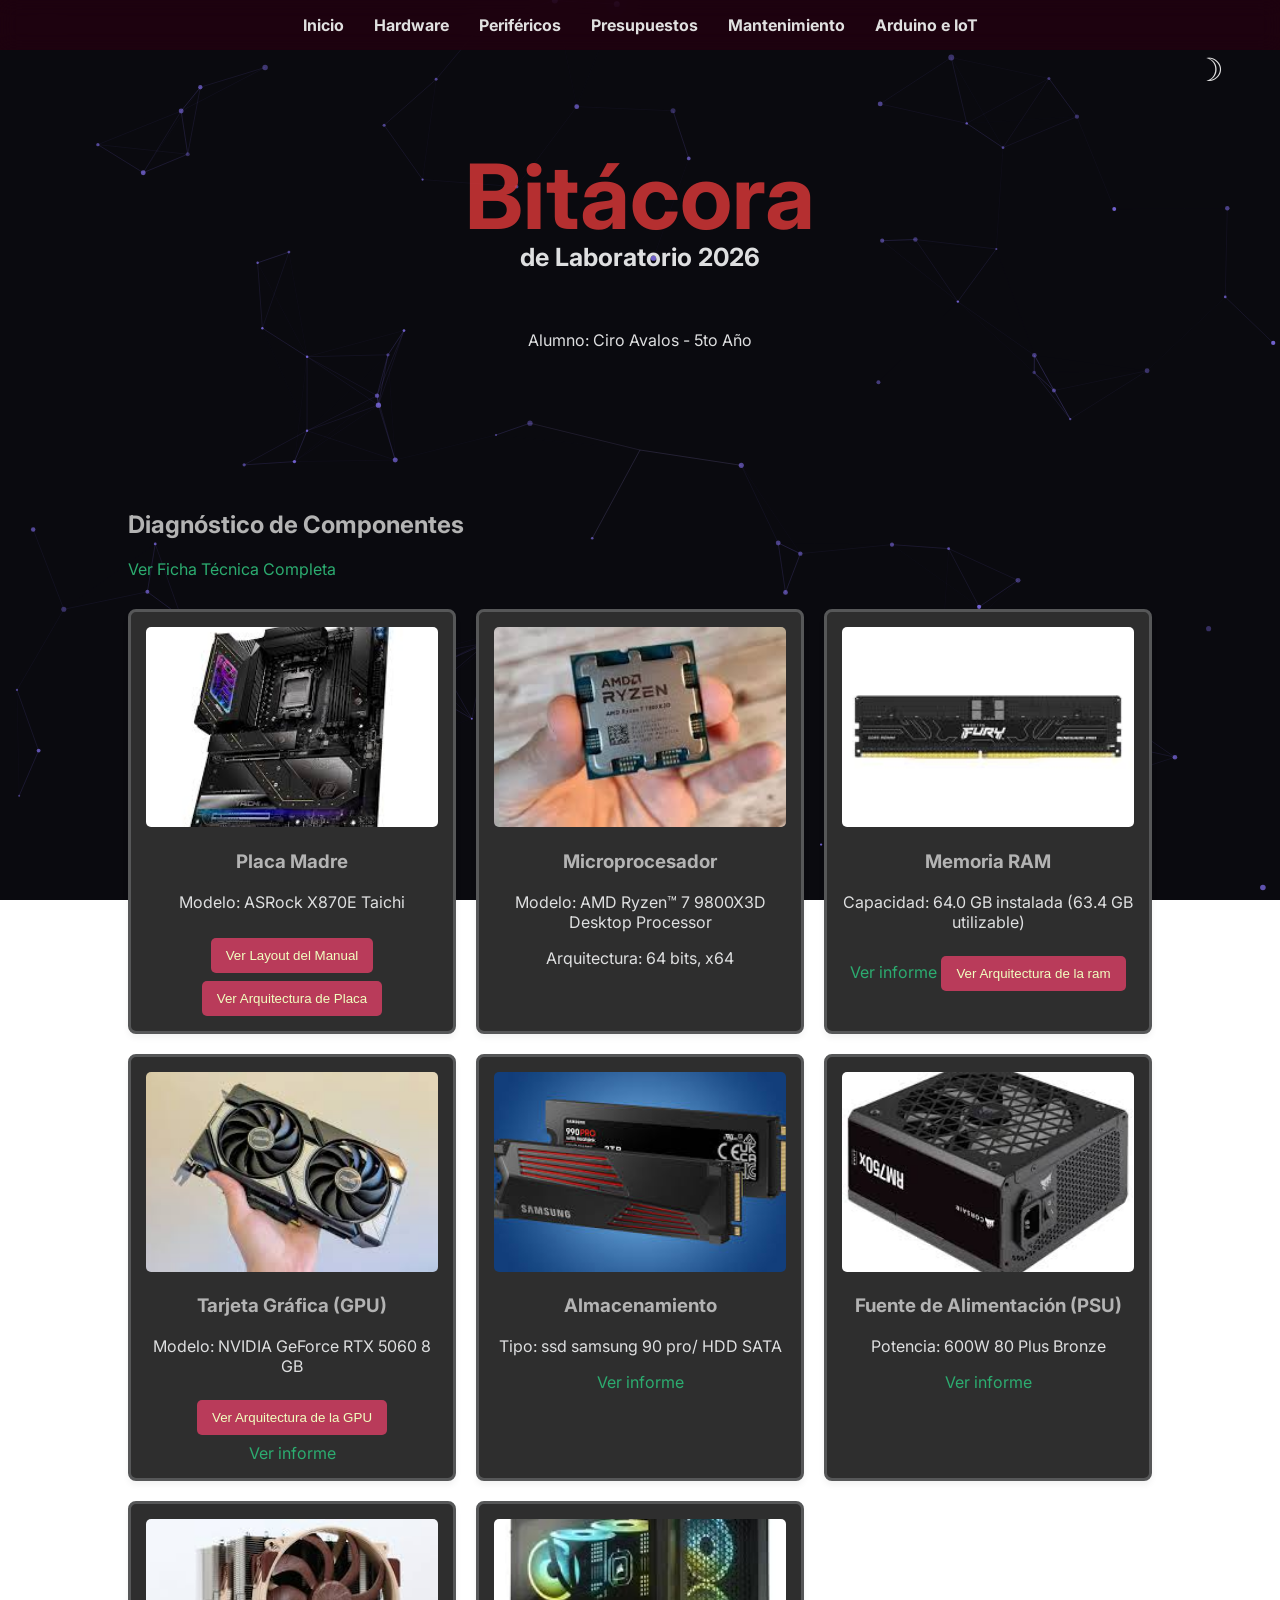
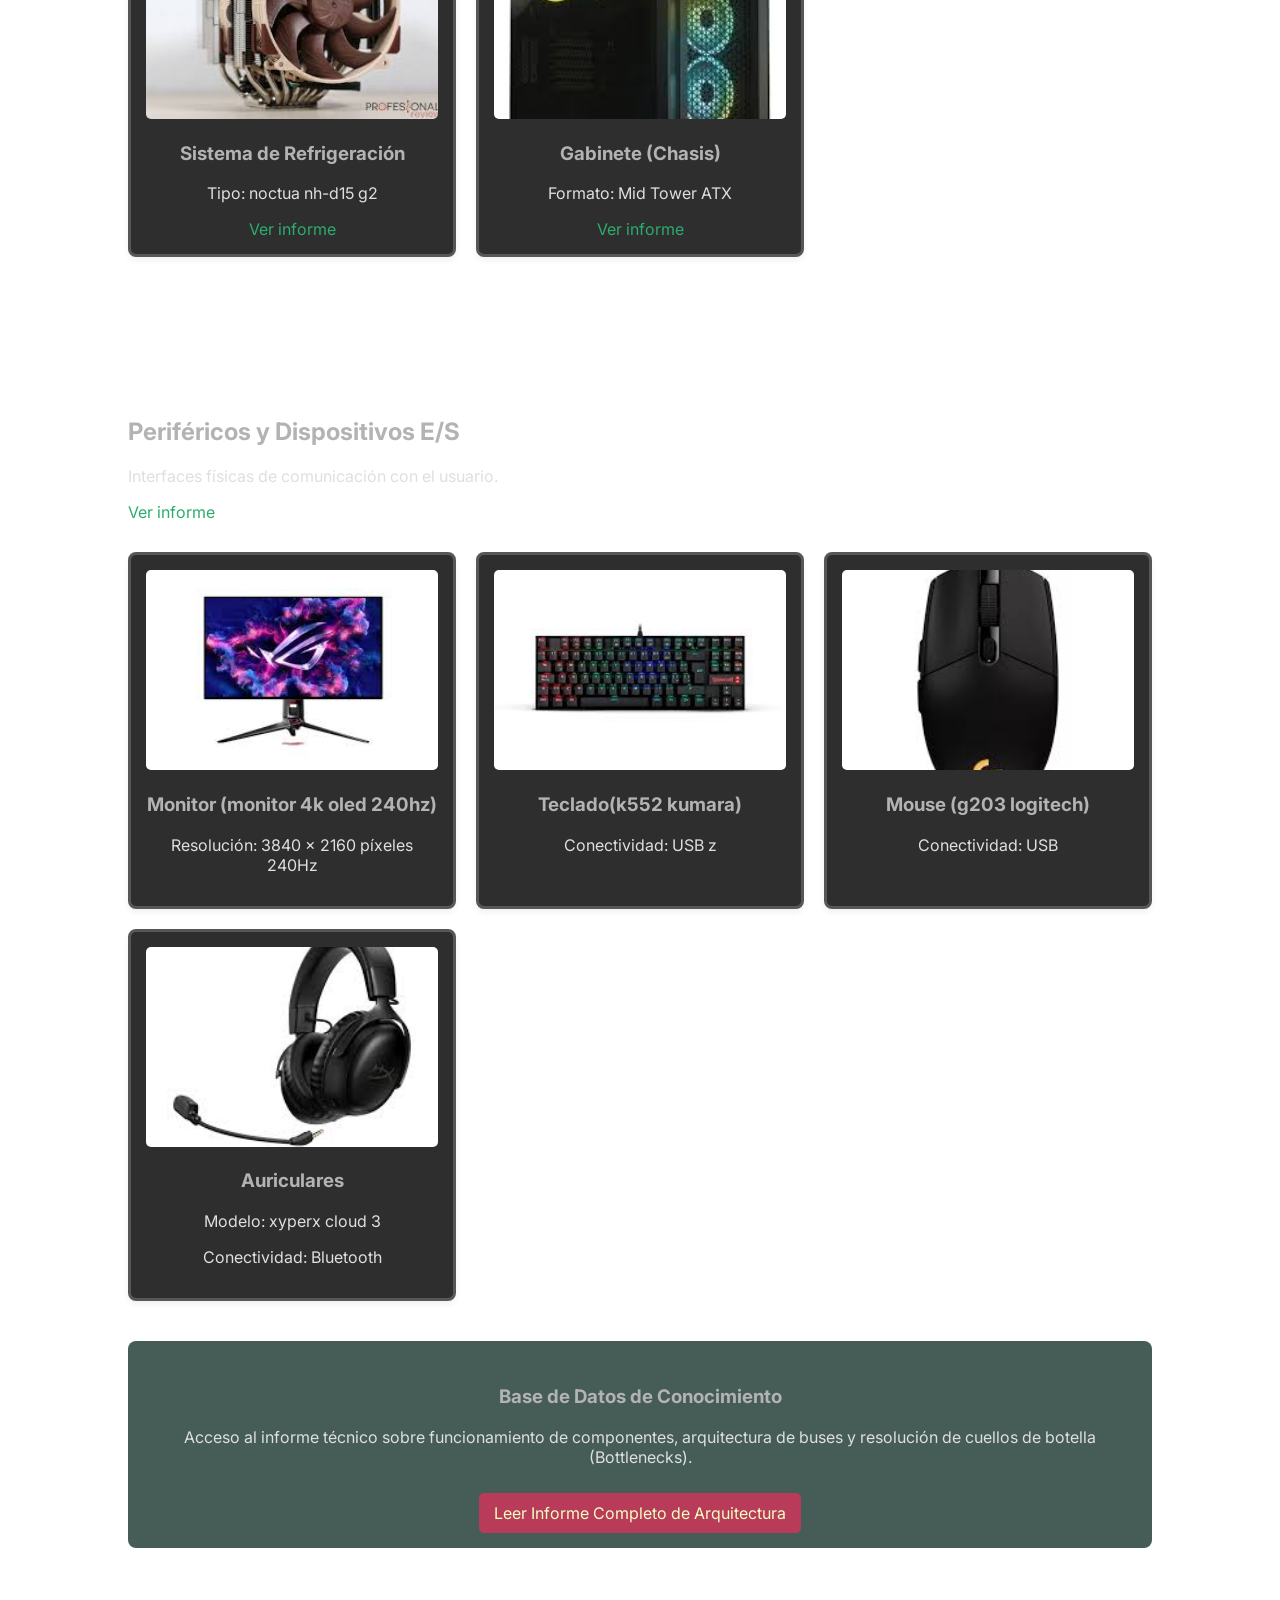
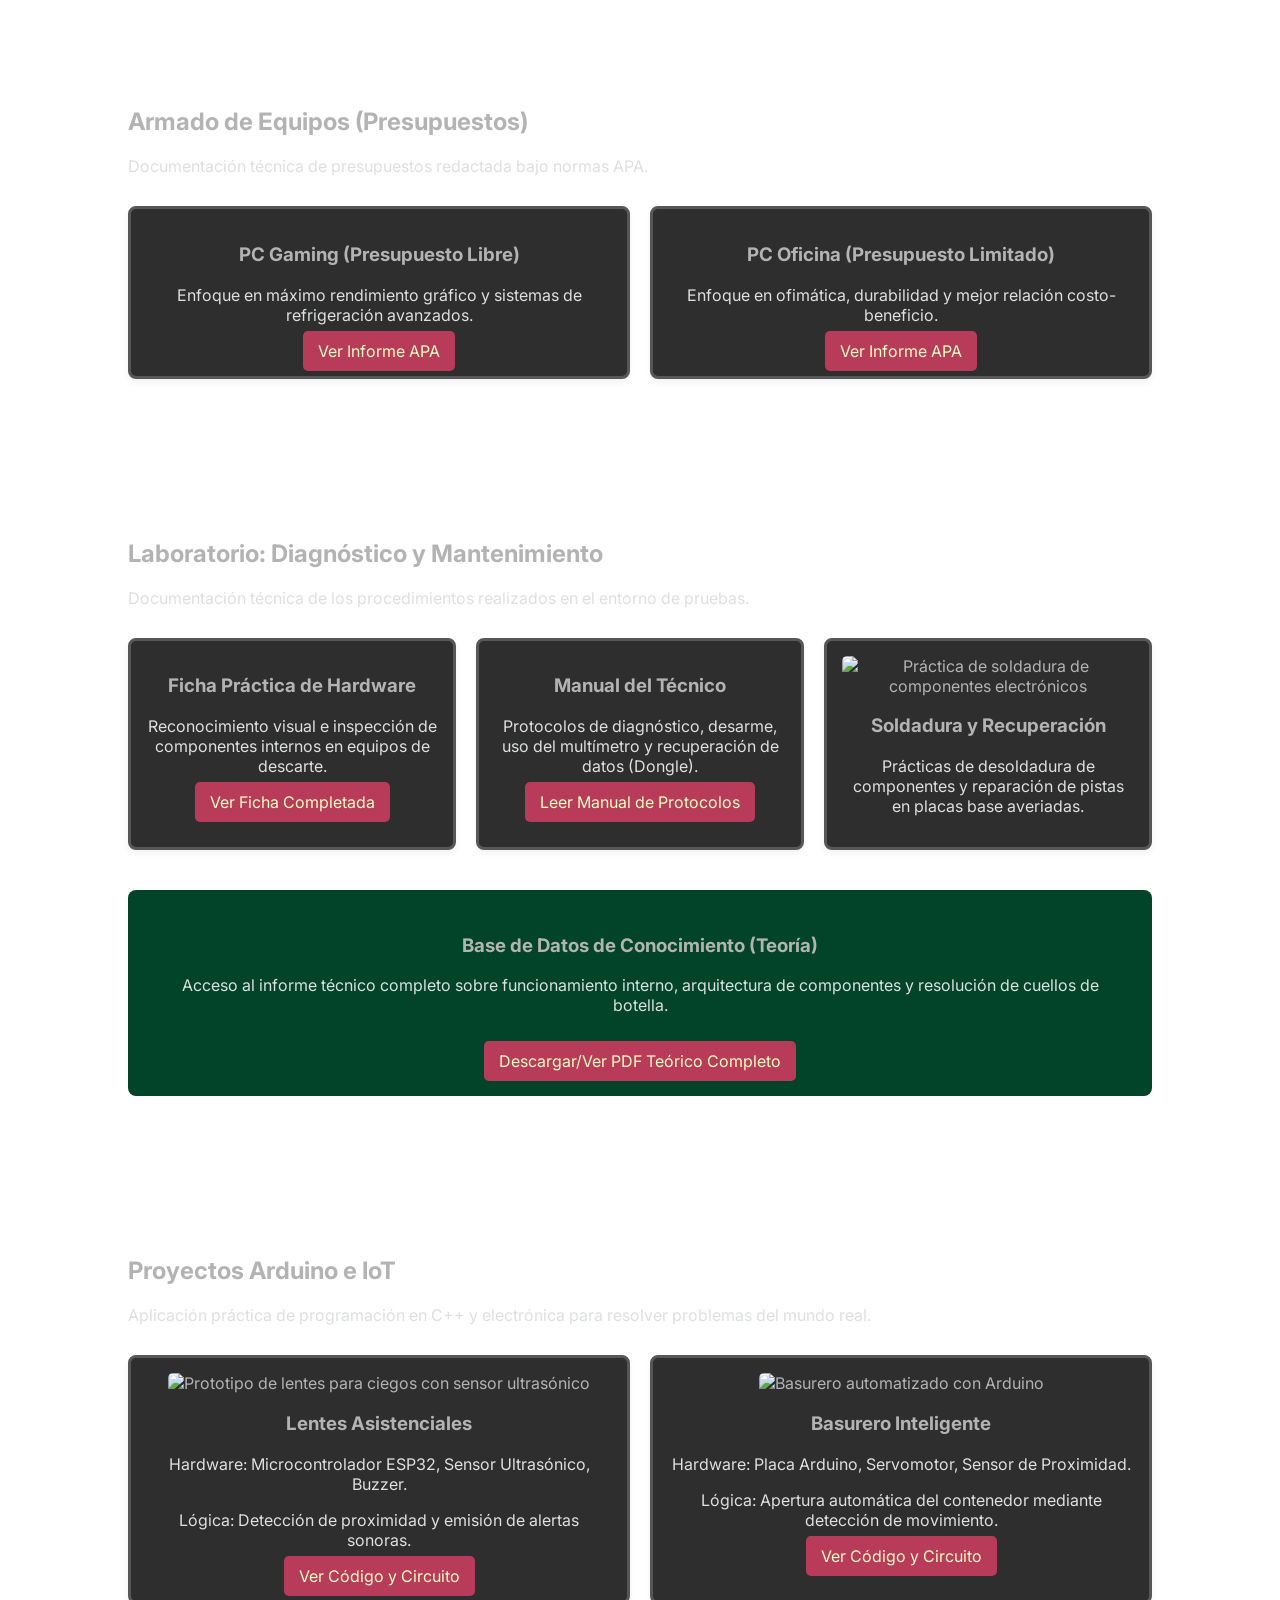
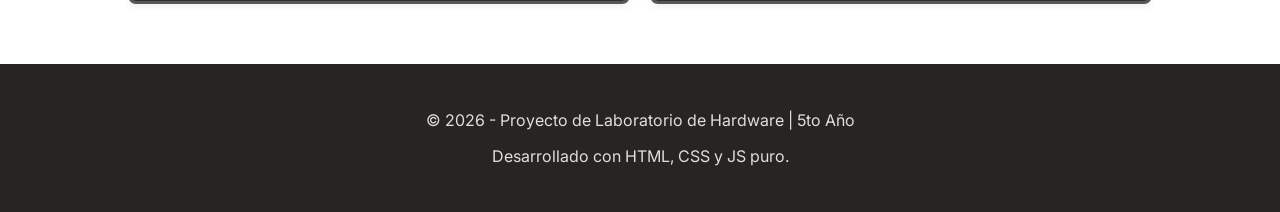
==== commit f7957a51: "Add files via upload" ====
--- a/portafolios/index.html
+++ b/portafolios/index.html
@@ -16,8 +16,9 @@
 </head>
 
 <body>
-    <canvas id="particleCanvas" style="position:fixed; top:0; left:0; z-index:-1; background:#0a0a0f;"></canvas>
-    <div id="cursor-follower"></div>
+    <!-- FIX: sin style inline; el CSS lo posiciona fixed y el JS le asigna width/height -->
+    <canvas id="particleCanvas"></canvas>
+
     <!-- ETAPA 7: Botón flotante para cambiar tema. El JS lo busca por id="btn-tema" -->
     <button id="btn-tema" class="interruptor-tema" title="Cambiar tema">☽</button>
 
@@ -60,45 +61,59 @@
                     <h3>Microprocesador</h3>
                     <p>Modelo: AMD Ryzen™ 7 9800X3D Desktop Processor</p>
                     <p>Arquitectura: 64 bits, x64</p>
-                    <button id="btn-procesador" class="boton-accion" style="margin-top: 8px;">Ver Arquitectura del procesador</button>
-                     <a href="https://docs.google.com/document/d/1lcSYQJobuoliBj2XlyB6rshgYvCthubR1uOrLAryaLQ/edit?tab=t.0#heading=h.fa52d7vbabaw"
-                     target="_blank">Ver informe</a>
+                    
                 </div>
 
                 <div class="tarjeta">
                     <img src="images/ram.jpg" alt="Memoria RAM">
                     <h3>Memoria RAM</h3>
                     <p>Capacidad: 64.0 GB instalada (63.4 GB utilizable)</p>
+                    <a href="https://docs.google.com/document/d/1X_gfrr9QbThIvy6NHY7M2cr6-NHoJ8MjPmpXfdPCP8o/edit?tab=t.0#heading=h.z2hmhbyfjksp"
+                     target="_blank">Ver informe</a>
+                     <button id="btn-procesador" class="boton-accion" style="margin-top: 8px;">Ver Arquitectura de la ram</button>
                 </div>
 
                 <div class="tarjeta">
                     <img src="images/gpu.jpg" alt="Tarjeta Gráfica">
                     <h3>Tarjeta Gráfica (GPU)</h3>
                     <p>Modelo: NVIDIA GeForce RTX 5060 8 GB</p>
+                    <!-- FIX: botón que faltaba para abrir modal-gpu -->
+                    <button id="btn-gpu" class="boton-accion" style="margin-top: 8px;">Ver Arquitectura de la GPU</button>
+                    <br>
+                    <a href="https://docs.google.com/document/d/1VN1uyxO3Dv9LaLhQJtd2EEemQoGByfEJ1tVc3THxBkI/edit?tab=t.0#heading=h.l6g4lyby5bo3"
+                     target="_blank" style="display:inline-block; margin-top:8px;">Ver informe</a>
                 </div>
 
                 <div class="tarjeta">
                     <img src="images/ssd.jpg" alt="Unidad de Estado Sólido SSD">
                     <h3>Almacenamiento</h3>
                     <p>Tipo: ssd samsung 90 pro/ HDD SATA</p>
+                    <a href="https://docs.google.com/document/d/164ZEwJW0IJcwIPcSm1gTPdayiGJGkwZD5K02Eo_jO8I/edit?tab=t.0"
+                     target="_blank">Ver informe</a>
                 </div>
 
                 <div class="tarjeta">
                     <img src="images/fuente.jpg" alt="Fuente de Alimentación">
                     <h3>Fuente de Alimentación (PSU)</h3>
                     <p>Potencia: 600W 80 Plus Bronze</p>
+                    <a href="https://docs.google.com/document/d/1lSTamC885G7_Npwy-lcnyiBTyBPR-rsjDfaMJy_2zjw/edit?tab=t.0#heading=h.7zvxcr1ibayq"
+                     target="_blank">Ver informe</a>
                 </div>
 
                 <div class="tarjeta">
                     <img src="images/cooler.jpg" alt="Sistema de refrigeración del CPU">
                     <h3>Sistema de Refrigeración</h3>
                     <p>Tipo: noctua nh-d15 g2</p>
+                    <a href="https://docs.google.com/document/d/1lcSYQJobuoliBj2XlyB6rshgYvCthubR1uOrLAryaLQ/edit?tab=t.0#heading=h.fa52d7vbabaw"
+                     target="_blank">Ver informe</a>
                 </div>
 
                 <div class="tarjeta">
                     <img src="images/gabinete.jpg" alt="Gabinete de la PC">
                     <h3>Gabinete (Chasis)</h3>
                     <p>Formato: Mid Tower ATX</p>
+                    <a href="https://docs.google.com/document/d/1lSTamC885G7_Npwy-lcnyiBTyBPR-rsjDfaMJy_2zjw/edit?tab=t.0#heading=h.7zvxcr1ibayq"
+                     target="_blank">Ver informe</a>
                 </div>
             </div>
         </section>
@@ -106,6 +121,8 @@
         <section id="perifericos">
             <h2>Periféricos y Dispositivos E/S</h2>
             <p>Interfaces físicas de comunicación con el usuario.</p>
+            <a href="https://docs.google.com/document/d/12lkkh4JFFGG8Rfa92L8skRSey3NRlQZ9EF0_SC_pOoo/edit?tab=t.0#heading=h.d4zghuhtrft9"
+                     target="_blank">Ver informe</a>
 
             <div class="galeria-grid">
                 <div class="tarjeta">
@@ -196,12 +213,11 @@
                 <p>Acceso al informe técnico completo sobre funcionamiento interno, arquitectura de componentes y
                     resolución de cuellos de botella.</p>
                 <br>
-                <a href="LINK_AL_PDF_TEORICO" target="_blank" class="boton-accion" style="text-decoration: none ;">
+                <a href="LINK_AL_PDF_TEORICO" target="_blank" class="boton-accion" style="text-decoration: none;">
                     Descargar/Ver PDF Teórico Completo
                 </a>
             </div>
         </section>
-
 
         <section id="arduino">
             <h2>Proyectos Arduino e IoT</h2>
@@ -229,7 +245,7 @@
         <!-- ETAPA 4: El JS busca este dialog por id="modal-info" para abrir y cerrar -->
         <dialog id="modal-info">
             <h3>Layout de Placa Madre ASRock X870E Taichi</h3>
-            <img src="images/layout.png" alt="Esquema del manual de ASRock X870E" style= "width: 100%; height: auto;     ">
+            <img src="images/layout.png" alt="Esquema del manual de ASRock X870E" style="width: 100%; height: auto;">
             <p>La placa madre ASRock X870E Taichi utiliza el zócalo AM5 y es compatible con procesadores AMD Ryzen de
                 las series 7000, 8000 y 9000. Cuenta con cuatro ranuras DIMM para memoria DDR5, con soporte de hasta 192
                 GB en modo dual channel y frecuencias de hasta 8200+ MHz con overclocking mediante perfiles AMD EXPO.
@@ -387,118 +403,297 @@
             <p class="conclusion"><strong>Conclusion:</strong> Estos conectores permiten la integracion completa del hardware interno con el gabinete.</p>
         </div>
     </dialog>
-        <dialog id="modal-procesador">
+
+    <dialog id="modal-procesador">
         <div class="modal-arquitectura-header">
-            <h3>Arquitectura: ASRock X870 Pro RS</h3>
-            <button id="btn-cerrar-procesador class="boton-accion boton-cerrar-x">&#x2715;</button>
+            <h3>Memoria RAM y Almacenamiento</h3>
+            <button id="btn-cerrar-procesador" class="boton-accion boton-cerrar-x">&#x2715;</button>
         </div>
 
         <div class="modal-tabs">
-            <button class="tab-btn tab-activo" data-tab="nucleos">nucleos e hilos</button>
-            <button class="tab-btn" data-tab="frecuencia">frecuencia e ipc</button>
-            <button class="tab-btn" data-tab="cache">memoria cache</button>
-            <button class="tab-btn" data-tab="graficos">graficos integrados</button>
-        </div>
-
-        <div class="tab-content tab-content-activo" id="tab-nucleos">
-            <h4>Factores de Forma</h4>
-            <p>La ASRock X870 Pro RS utiliza el formato <strong>ATX (305 x 244 mm)</strong>.</p>
-            <div class="comparativa-grid">
-                <div class="comp-item comp-destacado">
-                    <span class="comp-titulo">ATX</span>
-                    <ul><li>Mas ranuras PCIe y slots RAM</li><li>Mejor disipacion termica</li><li>Ideal para alto rendimiento</li></ul>
-                </div>
-                <div class="comp-item">
-                    <span class="comp-titulo">Micro-ATX</span>
-                    <ul><li>Menor tamano</li><li>Menos expansion</li><li>Mas economico</li></ul>
-                </div>
-                <div class="comp-item">
-                    <span class="comp-titulo">Mini-ITX</span>
-                    <ul><li>Muy compacto</li><li>Solo 1 PCIe y 2 slots RAM</li><li>Limitado para upgrades</li></ul>
-                </div>
-            </div>
-            <p class="conclusion"><strong>Conclusion:</strong> El formato ATX permite mayor escalabilidad, mejor flujo de aire y mayor capacidad de expansion.</p>
-        </div>
-
-        <div class="tab-content" id="tab-frecuencia">
-            <h4>Socket del Procesador</h4>
-            <p>Esta placa usa socket <strong>AM5 (tipo LGA)</strong>.</p>
-            <div class="comparativa-grid">
-                <div class="comp-item comp-destacado">
-                    <span class="comp-titulo">LGA (Land Grid Array)</span>
-                    <ul><li>Pines en la placa base</li><li>Mayor densidad de contactos</li><li>Mejor transmision electrica</li></ul>
-                </div>
-                <div class="comp-item">
-                    <span class="comp-titulo">PGA (Pin Grid Array)</span>
-                    <ul><li>Pines en el CPU</li><li>Mas fragil fisicamente</li></ul>
-                </div>
-            </div>
-            <div class="info-box">
-                <p><strong>AMD:</strong> AM5 &rarr; Ryzen 7000, 8000, 9000</p>
-                <p><strong>Intel:</strong> LGA 1700 / LGA 1851 segun generacion</p>
-            </div>
-            <p class="conclusion"><strong>Conclusion:</strong> El uso de LGA en AM5 mejora la fiabilidad y rendimiento electrico, especialmente en CPUs de alto consumo.</p>
-        </div>
-
-        <div class="tab-content" id="tab-cache">
-            <h4>VRM y Fases de Alimentacion</h4>
-            <p>El <strong>VRM (Voltage Regulator Module)</strong> convierte los 12V de la fuente en voltajes bajos y estables para el CPU.</p>
-            <div class="comparativa-grid">
-                <div class="comp-item">
-                    <span class="comp-titulo">MOSFETs</span>
-                    <ul><li>Interruptores de alta velocidad</li></ul>
-                </div>
-                <div class="comp-item">
-                    <span class="comp-titulo">Chokes</span>
-                    <ul><li>Filtran la corriente</li></ul>
-                </div>
-                <div class="comp-item">
-                    <span class="comp-titulo">Capacitores</span>
-                    <ul><li>Estabilizan el voltaje</li></ul>
-                </div>
-            </div>
-            <div class="info-box">
-                <p><strong>En la X870 Pro RS:</strong> VRM multifase con disipadores de aluminio.</p>
-                <p>Reduce temperatura &middot; Evita throttling &middot; Mejora estabilidad bajo carga.</p>
-            </div>
-            <p class="conclusion"><strong>Conclusion:</strong> Un buen VRM permite overclock estable y mayor vida util del CPU.</p>
-        </div>
-
-        <div class="tab-content" id="tab-graficos">
-            <h4>Chipset X870</h4>
-            <p>El chipset actua como <strong>centro de comunicaciones</strong> de la placa.</p>
-            <div class="comparativa-grid">
-                <div class="comp-item">
-                    <span class="comp-titulo">A620 (Entrada)</span>
-                    <ul><li>Menos conectividad</li></ul>
-                </div>
-                <div class="comp-item">
-                    <span class="comp-titulo">B650 (Media)</span>
-                    <ul><li>Equilibrio precio/funcion</li></ul>
-                </div>
-                <div class="comp-item comp-destacado">
-                    <span class="comp-titulo">X870 (Alta)</span>
-                    <ul><li>Mas lineas PCIe</li><li>Soporte PCIe 5.0</li><li>USB rapidos y NVMe</li></ul>
-                </div>
-            </div>
-            <p class="conclusion"><strong>Conclusion:</strong> El chipset define las capacidades totales de la placa, no solo el CPU.</p>
-        </div>
-        <div class="tab-content" id="tab-headers">
-            <h4>Conexiones Internas y Headers</h4>
+            <button class="tab-btn tab-activo" data-tab="ram-volatilidad">RAM</button>
+            <button class="tab-btn" data-tab="ram-ddr">DDR5 vs DDR4</button>
+            <button class="tab-btn" data-tab="ram-dual">Dual Channel</button>
+            <button class="tab-btn" data-tab="ram-storage">Almacenamiento</button>
+            <button class="tab-btn" data-tab="ram-velocidad">Velocidades</button>
+            <button class="tab-btn" data-tab="ram-tips">Tips</button>
+        </div>
+
+        <div class="tab-content tab-content-activo" id="tab-ram-volatilidad">
+            <h4>Memoria RAM &mdash; Volatilidad y Funci&oacute;n</h4>
+            <p>La RAM es una memoria <strong>vol&aacute;til</strong>: pierde toda su informaci&oacute;n al cortar el suministro el&eacute;ctrico.</p>
+            <div class="info-box">
+                <p>El almacenamiento es el <strong>archivo</strong> donde guard&aacute;s los documentos.</p>
+                <p>La RAM es la <strong>mesa de trabajo</strong> donde extend&eacute;s los papeles que est&aacute;s usando ahora.</p>
+            </div>
+            <p>Sin RAM, el CPU tendr&iacute;a que buscar cada dato directamente en el almacenamiento lento, lo cual paralizaría el sistema. Act&uacute;a como intermediaria de alta velocidad entre el procesador y el disco.</p>
+            <p class="conclusion"><strong>Conclusi&oacute;n:</strong> La RAM no guarda datos permanentemente; su valor est&aacute; en la velocidad con que provee informaci&oacute;n activa al CPU.</p>
+        </div>
+
+        <div class="tab-content" id="tab-ram-ddr">
+            <h4>Tecnolog&iacute;a y Velocidad: DDR5 vs DDR4</h4>
+            <p><strong>DDR (Double Data Rate):</strong> transfiere datos dos veces por ciclo de reloj, duplicando el ancho de banda efectivo.</p>
+            <div class="comparativa-grid">
+                <div class="comp-item comp-destacado">
+                    <span class="comp-titulo">DDR5</span>
+                    <ul>
+                        <li>Velocidad base: +4800 MT/s</li>
+                        <li>PMIC integrado en el m&oacute;dulo</li>
+                        <li>Dos sub-canales de 32 bits por m&oacute;dulo</li>
+                        <li>Mayor eficiencia de acceso</li>
+                    </ul>
+                </div>
+                <div class="comp-item">
+                    <span class="comp-titulo">DDR4</span>
+                    <ul>
+                        <li>Velocidad: 2133&ndash;3200 MT/s</li>
+                        <li>Un canal de 64 bits por m&oacute;dulo</li>
+                        <li>Tecnolog&iacute;a m&aacute;s madura y econ&oacute;mica</li>
+                    </ul>
+                </div>
+            </div>
+            <div class="info-box">
+                <p><strong>Frecuencia (MT/s):</strong> velocidad de la autopista.</p>
+                <p><strong>Latencia CL:</strong> tiempo de respuesta ante una solicitud. Una RAM r&aacute;pida con alta latencia puede ser menos eficiente que una equilibrada.</p>
+            </div>
+            <p class="conclusion"><strong>Conclusi&oacute;n:</strong> DDR5 no solo es m&aacute;s r&aacute;pida, sino arquitect&oacute;nicamente m&aacute;s eficiente. Activar el perfil XMP/EXPO es clave para aprovecharla.</p>
+        </div>
+
+        <div class="tab-content" id="tab-ram-dual">
+            <h4>El Beneficio del Dual Channel</h4>
+            <p>Instalar <strong>dos m&oacute;dulos de 8 GB</strong> (total 16 GB) es superior a un solo m&oacute;dulo de 16 GB.</p>
+            <div class="comparativa-grid">
+                <div class="comp-item">
+                    <span class="comp-titulo">Single Channel (1 &times; 16 GB)</span>
+                    <ul>
+                        <li>Bus de 64 bits hacia el CPU</li>
+                        <li>Menor ancho de banda</li>
+                    </ul>
+                </div>
+                <div class="comp-item comp-destacado">
+                    <span class="comp-titulo">Dual Channel (2 &times; 8 GB)</span>
+                    <ul>
+                        <li>Bus de 128 bits hacia el CPU</li>
+                        <li>15&ndash;30% m&aacute;s rendimiento en tareas exigentes</li>
+                        <li>Duplica el ancho de la carretera</li>
+                    </ul>
+                </div>
+            </div>
+            <p class="conclusion"><strong>Conclusi&oacute;n:</strong> Siempre que sea posible, instal&aacute; los m&oacute;dulos en pares para activar el Dual Channel y aprovechar el doble del ancho de banda.</p>
+        </div>
+
+        <div class="tab-content" id="tab-ram-storage">
+            <h4>Tipos de Almacenamiento Persistente</h4>
+            <div class="comparativa-grid">
+                <div class="comp-item">
+                    <span class="comp-titulo">HDD (Disco Mec&aacute;nico)</span>
+                    <ul>
+                        <li>Platos magn&eacute;ticos giratorios</li>
+                        <li>Cabezal m&oacute;vil de lectura/escritura</li>
+                        <li>Vulnerable a golpes f&iacute;sicos</li>
+                        <li>Cortes de luz pueden corromper datos</li>
+                        <li>Velocidad: ~100&ndash;150 MB/s</li>
+                    </ul>
+                </div>
+                <div class="comp-item comp-destacado">
+                    <span class="comp-titulo">SSD (Estado S&oacute;lido)</span>
+                    <ul>
+                        <li>Celdas de memoria NAND Flash</li>
+                        <li>Sin partes m&oacute;viles</li>
+                        <li>Resistente a golpes</li>
+                        <li>SATA: ~550 MB/s</li>
+                        <li>NVMe M.2: +7000 MB/s (PCIe 4.0/5.0)</li>
+                    </ul>
+                </div>
+            </div>
+            <p class="conclusion"><strong>Conclusi&oacute;n:</strong> El SSD NVMe es la evoluci&oacute;n natural del almacenamiento: usa el protocolo NVMe dise&ntilde;ado espec&iacute;ficamente para la baja latencia de la memoria flash.</p>
+        </div>
+
+        <div class="tab-content" id="tab-ram-velocidad">
+            <h4>Comparativa de Velocidades y Cuello de Botella</h4>
             <div class="headers-grid">
-                <div class="header-item"><span class="header-nombre">ATX 24 pines</span><span class="header-desc">Alimentacion general de la placa</span></div>
-                <div class="header-item"><span class="header-nombre">EPS 8 pines</span><span class="header-desc">Alimentacion del CPU</span></div>
-                <div class="header-item"><span class="header-nombre">F_PANEL</span><span class="header-desc">Boton de encendido, reset, LEDs</span></div>
-                <div class="header-item"><span class="header-nombre">CPU_FAN</span><span class="header-desc">Ventilador del CPU</span></div>
-                <div class="header-item"><span class="header-nombre">SYS_FAN</span><span class="header-desc">Ventiladores del gabinete</span></div>
-                <div class="header-item"><span class="header-nombre">SATA</span><span class="header-desc">Discos HDD y SSD tradicionales</span></div>
-                <div class="header-item"><span class="header-nombre">Headers USB</span><span class="header-desc">USB frontal del gabinete</span></div>
-                <div class="header-item"><span class="header-nombre">F_AUDIO</span><span class="header-desc">Audio frontal (auriculares/mic)</span></div>
-            </div>
-            <p class="conclusion"><strong>Conclusion:</strong> Estos conectores permiten la integracion completa del hardware interno con el gabinete.</p>
-        </div>
-    </dialog>   
-    
+                <div class="header-item"><span class="header-nombre">HDD</span><span class="header-desc">~100&ndash;150 MB/s</span></div>
+                <div class="header-item"><span class="header-nombre">SSD SATA</span><span class="header-desc">~550 MB/s (l&iacute;mite de interfaz SATA III)</span></div>
+                <div class="header-item"><span class="header-nombre">NVMe PCIe 4.0</span><span class="header-desc">~5000&ndash;7000 MB/s</span></div>
+                <div class="header-item"><span class="header-nombre">NVMe PCIe 5.0</span><span class="header-desc">+10000 MB/s</span></div>
+            </div>
+            <div class="info-box">
+                <p><strong>El cuello de botella:</strong> Un procesador de gama alta (i9) con HDD estar&aacute; el 99% del tiempo esperando al disco. Es como tener un Ferrari en una calle de tierra: la potencia del motor es irrelevante si no pod&eacute;s avanzar r&aacute;pido.</p>
+            </div>
+            <p class="conclusion"><strong>Conclusi&oacute;n:</strong> El almacenamiento es frecuentemente el componente m&aacute;s limitante del sistema. Un SSD NVMe transforma la experiencia general m&aacute;s que cualquier otro upgrade.</p>
+        </div>
+
+        <div class="tab-content" id="tab-ram-tips">
+            <h4>Datos &Uacute;tiles y Tips</h4>
+            <div class="headers-grid">
+                <div class="header-item">
+                    <span class="header-nombre">Perfil XMP/EXPO</span>
+                    <span class="header-desc">Activ&aacute;lo siempre en la BIOS. Sin &eacute;l, la RAM corre a velocidad base (ej. 4800 MT/s) en lugar de la publicitada (ej. 6000 MT/s).</span>
+                </div>
+                <div class="header-item">
+                    <span class="header-nombre">Mito de los GB</span>
+                    <span class="header-desc">64 GB no hace la PC m&aacute;s r&aacute;pida si solo us&aacute;s 10 GB. Velocidad y latencia (CL) importan m&aacute;s que la cantidad excesiva.</span>
+                </div>
+                <div class="header-item">
+                    <span class="header-nombre">Disipador en DDR5</span>
+                    <span class="header-desc">No es solo est&eacute;tico. Los chips DDR5 se calientan bajo carga; el disipador mantiene la estabilidad en frecuencias altas.</span>
+                </div>
+                <div class="header-item">
+                    <span class="header-nombre">No desfragmentes SSD</span>
+                    <span class="header-desc">La desfragmentaci&oacute;n es para HDD. En un SSD es innecesaria y desgasta las celdas NAND (ciclos de escritura).</span>
+                </div>
+            </div>
+            <p class="conclusion"><strong>Conclusi&oacute;n:</strong> Conocer estos detalles marca la diferencia entre un armado eficiente y uno que desaprovecha el hardware instalado.</p>
+        </div>
+    </dialog>
+
+    <!-- DIALOG: Anatomia y Funcionamiento de la GPU -->
+    <dialog id="modal-gpu">
+        <div class="modal-arquitectura-header">
+            <h3>Anatom&iacute;a y Funcionamiento de la GPU</h3>
+            <button id="btn-cerrar-gpu" class="boton-accion boton-cerrar-x">&#x2715;</button>
+        </div>
+
+        <div class="modal-tabs">
+            <button class="tab-btn tab-activo" data-tab="gpu-cpuvsgpu">CPU vs GPU</button>
+            <button class="tab-btn" data-tab="gpu-vram">VRAM</button>
+            <button class="tab-btn" data-tab="gpu-energia">Energ&iacute;a y Refrigeraci&oacute;n</button>
+            <button class="tab-btn" data-tab="gpu-tecnologias">Tecnolog&iacute;as</button>
+            <button class="tab-btn" data-tab="gpu-extra">Datos Extra</button>
+        </div>
+
+        <div class="tab-content tab-content-activo" id="tab-gpu-cpuvsgpu">
+            <h4>1. Arquitectura: CPU vs. GPU</h4>
+            <p>La diferencia fundamental radica en la <strong>filosof&iacute;a de procesamiento</strong>. El CPU es un generalista para tareas complejas y secuenciales; la GPU es un especialista en fuerza bruta matem&aacute;tica.</p>
+            <div class="comparativa-grid">
+                <div class="comp-item">
+                    <span class="comp-titulo">CPU (Central Processing Unit)</span>
+                    <ul>
+                        <li>Pocos n&uacute;cleos (4 a 16 usualmente)</li>
+                        <li>Frecuencias de reloj muy altas</li>
+                        <li>Optimizado para <strong>latencia</strong></li>
+                        <li>Termina una tarea antes de pasar a la siguiente</li>
+                    </ul>
+                </div>
+                <div class="comp-item comp-destacado">
+                    <span class="comp-titulo">GPU (Graphics Processing Unit)</span>
+                    <ul>
+                        <li>Miles de n&uacute;cleos peque&ntilde;os y especializados</li>
+                        <li>Procesamiento <strong>paralelo masivo</strong></li>
+                        <li>N&uacute;cleos CUDA (NVIDIA) / Stream Processors (AMD)</li>
+                        <li>Millones de c&aacute;lculos simples simult&aacute;neos</li>
+                    </ul>
+                </div>
+            </div>
+            <div class="info-box">
+                <p>Si el CPU es un <strong>profesor resolviendo una ecuaci&oacute;n compleja</strong>, la GPU es un <strong>estadio lleno de calculadoras b&aacute;sicas</strong> resolviendo millones de sumas simples al mismo tiempo para dibujar cada p&iacute;xel.</p>
+            </div>
+            <p class="conclusion"><strong>Conclusi&oacute;n:</strong> CPU y GPU no compiten, se complementan. El CPU toma decisiones complejas; la GPU ejecuta operaciones matem&aacute;ticas masivas en paralelo.</p>
+        </div>
+
+        <div class="tab-content" id="tab-gpu-vram">
+            <h4>2. VRAM: El Carril Exclusivo de Datos</h4>
+            <p>La <strong>VRAM (Video Random Access Memory)</strong>, como la tecnolog&iacute;a <strong>GDDR6</strong>, es una memoria de alta velocidad soldada directamente a la placa de video.</p>
+            <div class="comparativa-grid">
+                <div class="comp-item">
+                    <span class="comp-titulo">RAM del sistema</span>
+                    <ul>
+                        <li>Bus de 64&ndash;128 bits (dual channel)</li>
+                        <li>Demasiado lenta para texturas 4K</li>
+                        <li>Latencia mayor por distancia f&iacute;sica</li>
+                    </ul>
+                </div>
+                <div class="comp-item comp-destacado">
+                    <span class="comp-titulo">VRAM (GDDR6)</span>
+                    <ul>
+                        <li>Buses de 256-bit, 384-bit o m&aacute;s</li>
+                        <li>Velocidades que la RAM del sistema no alcanza</li>
+                        <li>Soldada junto al chip: latencia m&iacute;nima</li>
+                    </ul>
+                </div>
+            </div>
+            <div class="info-box">
+                <p><strong>&iquest;Qu&eacute; almacena?</strong> El framebuffer (imagen pr&oacute;xima a mostrarse), texturas, modelos 3D y datos de geometr&iacute;a.</p>
+            </div>
+            <p class="conclusion"><strong>Conclusi&oacute;n:</strong> La VRAM existe porque la RAM del sistema no puede proveer el ancho de banda necesario para alimentar a una GPU moderna en tiempo real.</p>
+        </div>
+
+        <div class="tab-content" id="tab-gpu-energia">
+            <h4>3. Consumo Energ&eacute;tico y Refrigeraci&oacute;n</h4>
+            <p>Las GPUs modernas son los componentes que <strong>m&aacute;s energ&iacute;a demandan</strong> en una PC, superando incluso al procesador.</p>
+            <div class="comparativa-grid">
+                <div class="comp-item">
+                    <span class="comp-titulo">Alimentaci&oacute;n PCIe</span>
+                    <ul>
+                        <li>La ranura PCIe entrega hasta <strong>75W</strong></li>
+                        <li>Insuficiente para GPUs de gama media/alta</li>
+                        <li>Requiere cables directos de la fuente (8 o 16 pines)</li>
+                        <li>Consumo real: 200W&ndash;450W</li>
+                    </ul>
+                </div>
+                <div class="comp-item">
+                    <span class="comp-titulo">Gesti&oacute;n T&eacute;rmica</span>
+                    <ul>
+                        <li>Disipadores de aluminio/cobre con heatpipes</li>
+                        <li>Ventiladores enfrían las aletas del disipador</li>
+                        <li>Superando <strong>85&ndash;90&deg;C</strong> &rarr; thermal throttling</li>
+                        <li>El throttling reduce velocidad para evitar da&ntilde;os</li>
+                    </ul>
+                </div>
+            </div>
+            <p class="conclusion"><strong>Conclusi&oacute;n:</strong> Una GPU mal refrigerada pierde rendimiento por throttling. La fuente de poder debe tener suficiente wattaje para cubrir el consumo real de la tarjeta.</p>
+        </div>
+
+        <div class="tab-content" id="tab-gpu-tecnologias">
+            <h4>4. Tecnolog&iacute;as de Vanguardia</h4>
+            <div class="comparativa-grid">
+                <div class="comp-item comp-destacado">
+                    <span class="comp-titulo">Ray Tracing (Trazado de Rayos)</span>
+                    <ul>
+                        <li>Simula el comportamiento f&iacute;sico de la luz</li>
+                        <li>Calcula el trayecto de cada rayo de luz</li>
+                        <li>Reflejos, refracciones y sombras realistas en tiempo real</li>
+                        <li>Apoyado en n&uacute;cleos dedicados: <strong>RT Cores</strong></li>
+                    </ul>
+                </div>
+                <div class="comp-item">
+                    <span class="comp-titulo">Upscaling por IA</span>
+                    <ul>
+                        <li><strong>DLSS (NVIDIA):</strong> redes neuronales reconstruyen imagen de 1080p a 4K</li>
+                        <li><strong>FSR (AMD):</strong> algoritmos de escalado espacial</li>
+                        <li>Gana FPS sin perder nitidez visual</li>
+                    </ul>
+                </div>
+            </div>
+            <div class="info-box">
+                <p><strong>Rasterizaci&oacute;n vs. Ray Tracing:</strong> La mayor&iacute;a de los juegos usan rasterizaci&oacute;n (convertir objetos 3D en p&iacute;xeles 2D r&aacute;pidamente). El Ray Tracing es el paso siguiente: mucho m&aacute;s pesado pero infinitamente m&aacute;s realista.</p>
+            </div>
+            <p class="conclusion"><strong>Conclusi&oacute;n:</strong> DLSS y FSR permiten disfrutar de Ray Tracing sin sacrificar fluidez, usando IA para compensar el costo de rendimiento.</p>
+        </div>
+
+        <div class="tab-content" id="tab-gpu-extra">
+            <h4>Datos Extra para el Entendimiento T&eacute;cnico</h4>
+            <div class="headers-grid">
+                <div class="header-item">
+                    <span class="header-nombre">Cuello de Botella CPU&ndash;GPU</span>
+                    <span class="header-desc">No sirve tener una GPU ultra potente si el CPU es lento. El CPU le dice a la GPU qu&eacute; dibujar; si tarda, la GPU queda ociosa esperando instrucciones.</span>
+                </div>
+                <div class="header-item">
+                    <span class="header-nombre">El PCB de la GPU</span>
+                    <span class="header-desc">Placa de circuito impreso donde se montan los componentes. Contiene VRMs que transforman los 12V de la fuente en el voltaje exacto que necesita el chip gr&aacute;fico.</span>
+                </div>
+                <div class="header-item">
+                    <span class="header-nombre">Rasterizaci&oacute;n</span>
+                    <span class="header-desc">T&eacute;cnica tradicional: convierte objetos 3D en p&iacute;xeles 2D de forma r&aacute;pida. Es la base de casi todos los juegos actuales por su bajo costo de rendimiento.</span>
+                </div>
+                <div class="header-item">
+                    <span class="header-nombre">N&uacute;cleos CUDA / Stream Processors</span>
+                    <span class="header-desc">Unidades aritm&eacute;tico-l&oacute;gicas (ALU) de la GPU. Ejecutan c&aacute;lculos simult&aacute;neos para renderizar cada p&iacute;xel de la imagen en pantalla.</span>
+                </div>
+            </div>
+            <p class="conclusion"><strong>Conclusi&oacute;n:</strong> Entender la GPU como sistema completo &mdash;chip, VRAM, VRM, refrigeraci&oacute;n y su relaci&oacute;n con el CPU&mdash; permite tomar decisiones de hardware mucho m&aacute;s informadas.</p>
+        </div>
+    </dialog>
 
     <!-- ETAPA 6: Footer semantico -->
     <footer>
--- a/portafolios/styles/style.css
+++ b/portafolios/styles/style.css
@@ -3,11 +3,11 @@
    ============================================================ */
 
 body {
-    font-family: 'Inter', sans-serif; 
-    background-color: #111111;
+    font-family: 'Inter', sans-serif;
+    background-color: transparent; /* el canvas fixed cubre el fondo */
     color: #b3b3b3;
     margin: 0;
-    transition: background-color 0.3s, color 0.3s; /* Etapa 7: transición suave al cambiar tema */
+    transition: color 0.3s; /* Etapa 7: transición suave al cambiar tema */
 }
 
 html {
@@ -182,8 +182,12 @@
 
 /* Cuando JS agrega .modo-oscuro al body, estos estilos sobreescriben los anteriores */
 body.modo-oscuro {
-    background-color: #0f172a;
     color: #ffedbd;
+}
+
+/* En modo oscuro el canvas cambia de color vía JS, pero por si acaso: */
+body.modo-oscuro #particleCanvas {
+    background: #0f172a;
 }
 
 body.modo-oscuro .interruptor-tema {
@@ -248,11 +252,20 @@
     src: url('font/monse') format('truetype');
     font-weight: normal;
     font-style: normal;
-
-}.tarjeta:hover {
-    transform: translateY(-10px);
-    box-shadow: 0 15px 30px rgba(0, 0, 0, 0.3);
-    border: 3px solid #da3737d3; /* ← línea nueva */
+}
+
+/* ============================================================
+   FIX: CANVAS DE PARTÍCULAS — fijo a la ventana, siempre atrás
+   ============================================================ */
+#particleCanvas {
+    position: fixed;
+    top: 0;
+    left: 0;
+    width: 100%;
+    height: 100%;
+    z-index: -1;
+    background: #0a0a0f;
+    pointer-events: none; /* el mouse pasa a través sin bloquear clicks */
 }
 .caja-destacada {
     text-align: center; 
